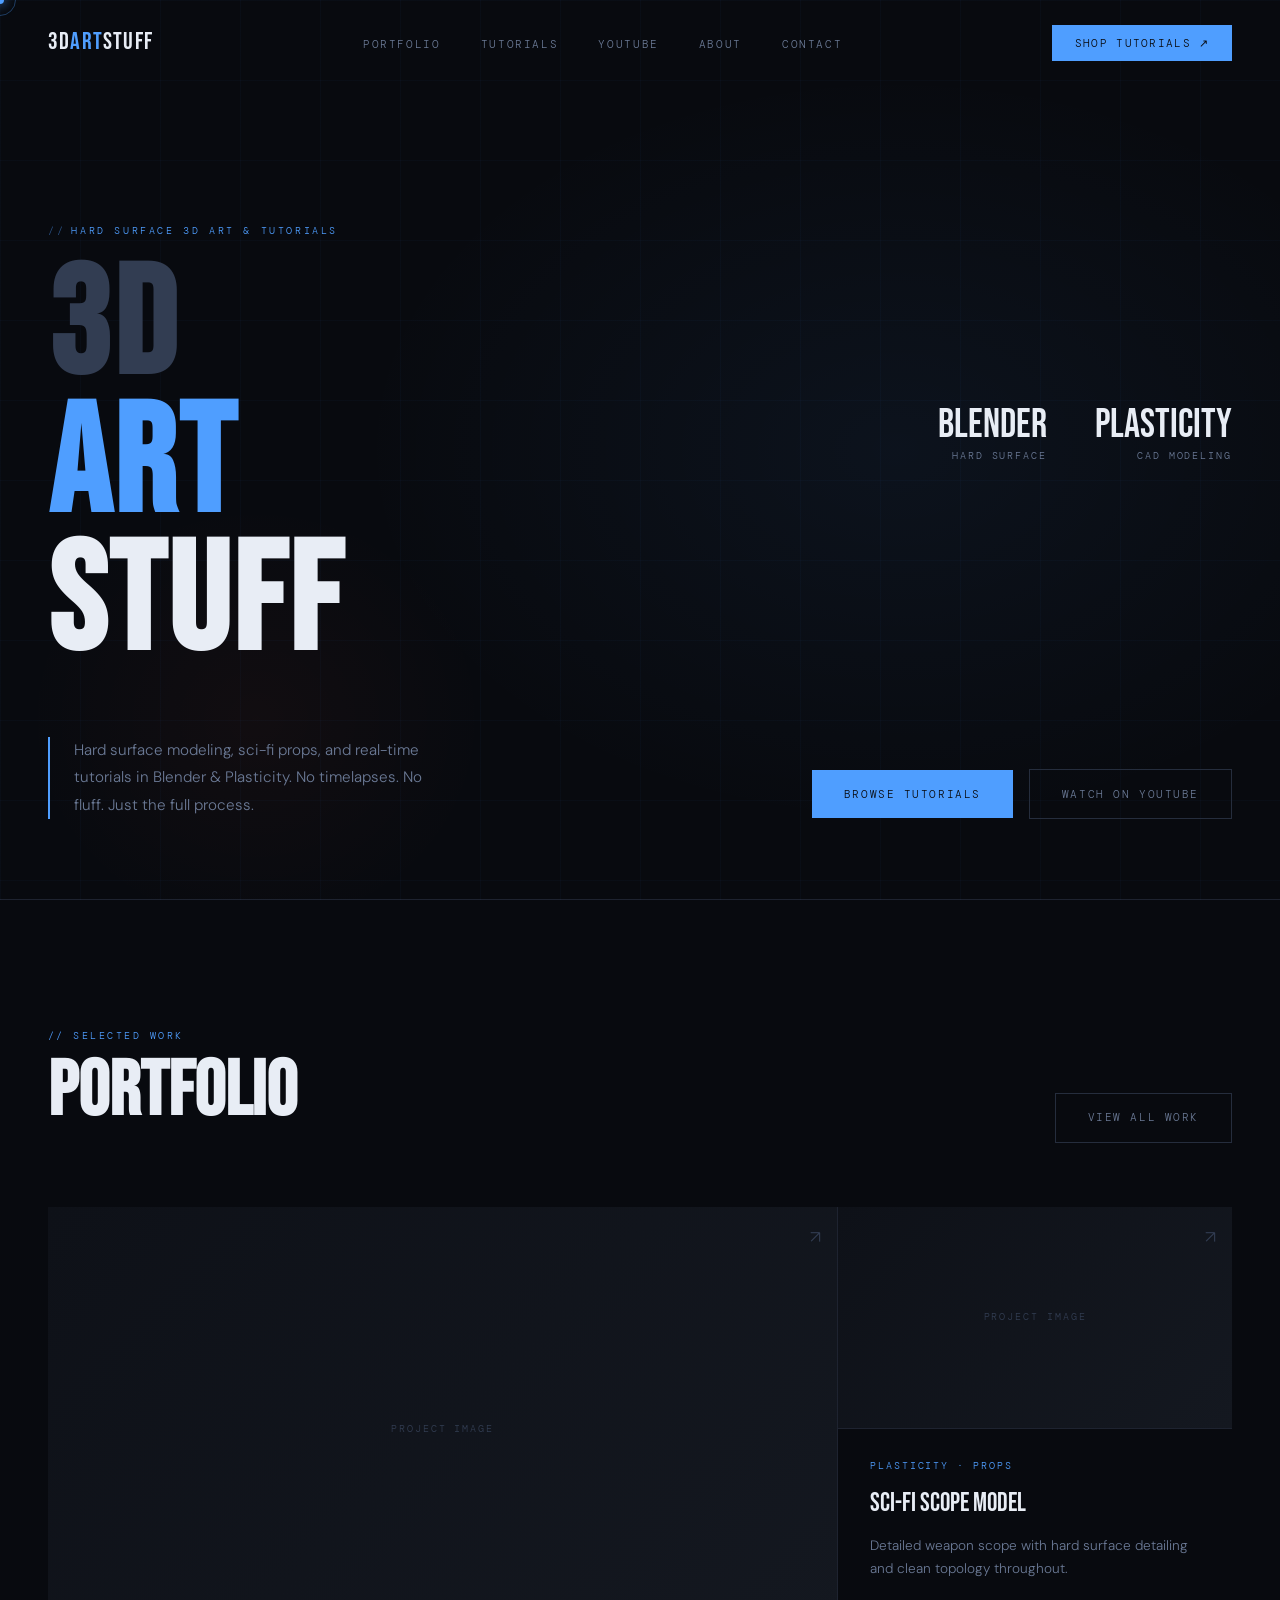
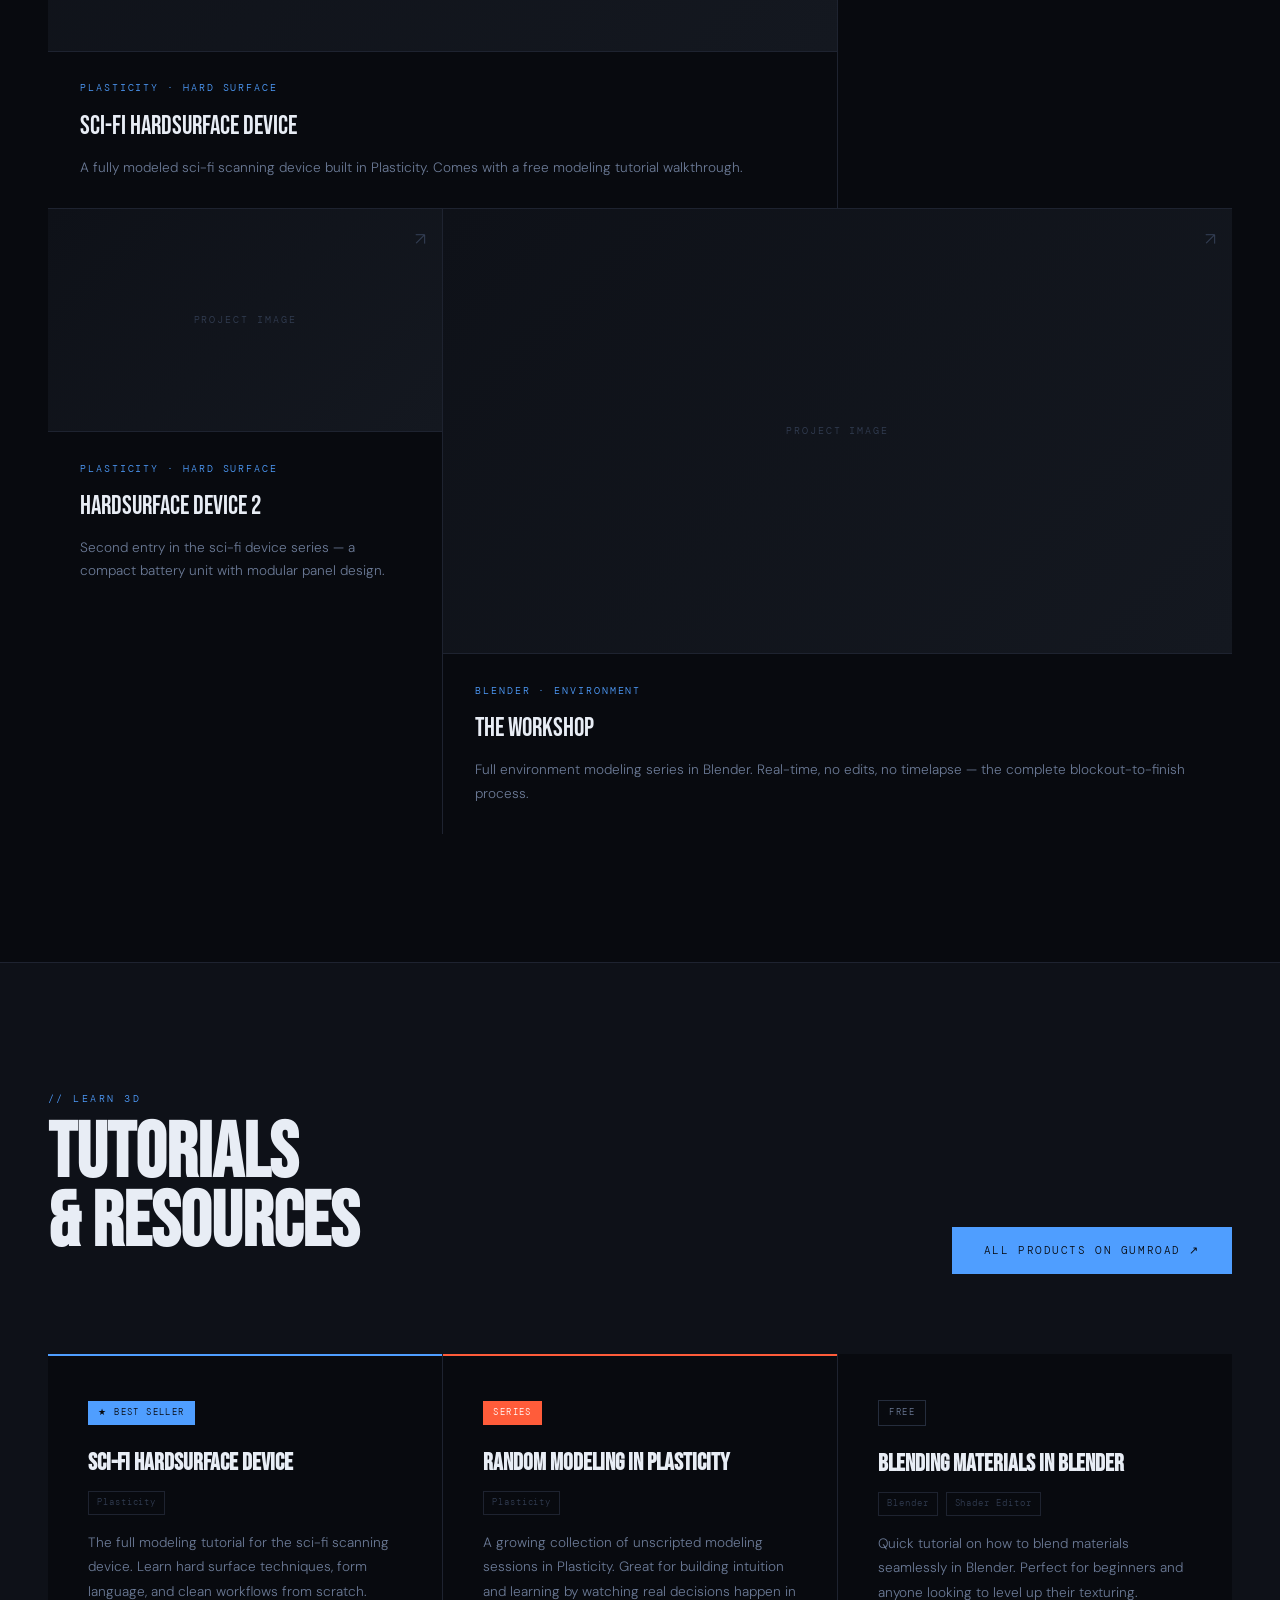
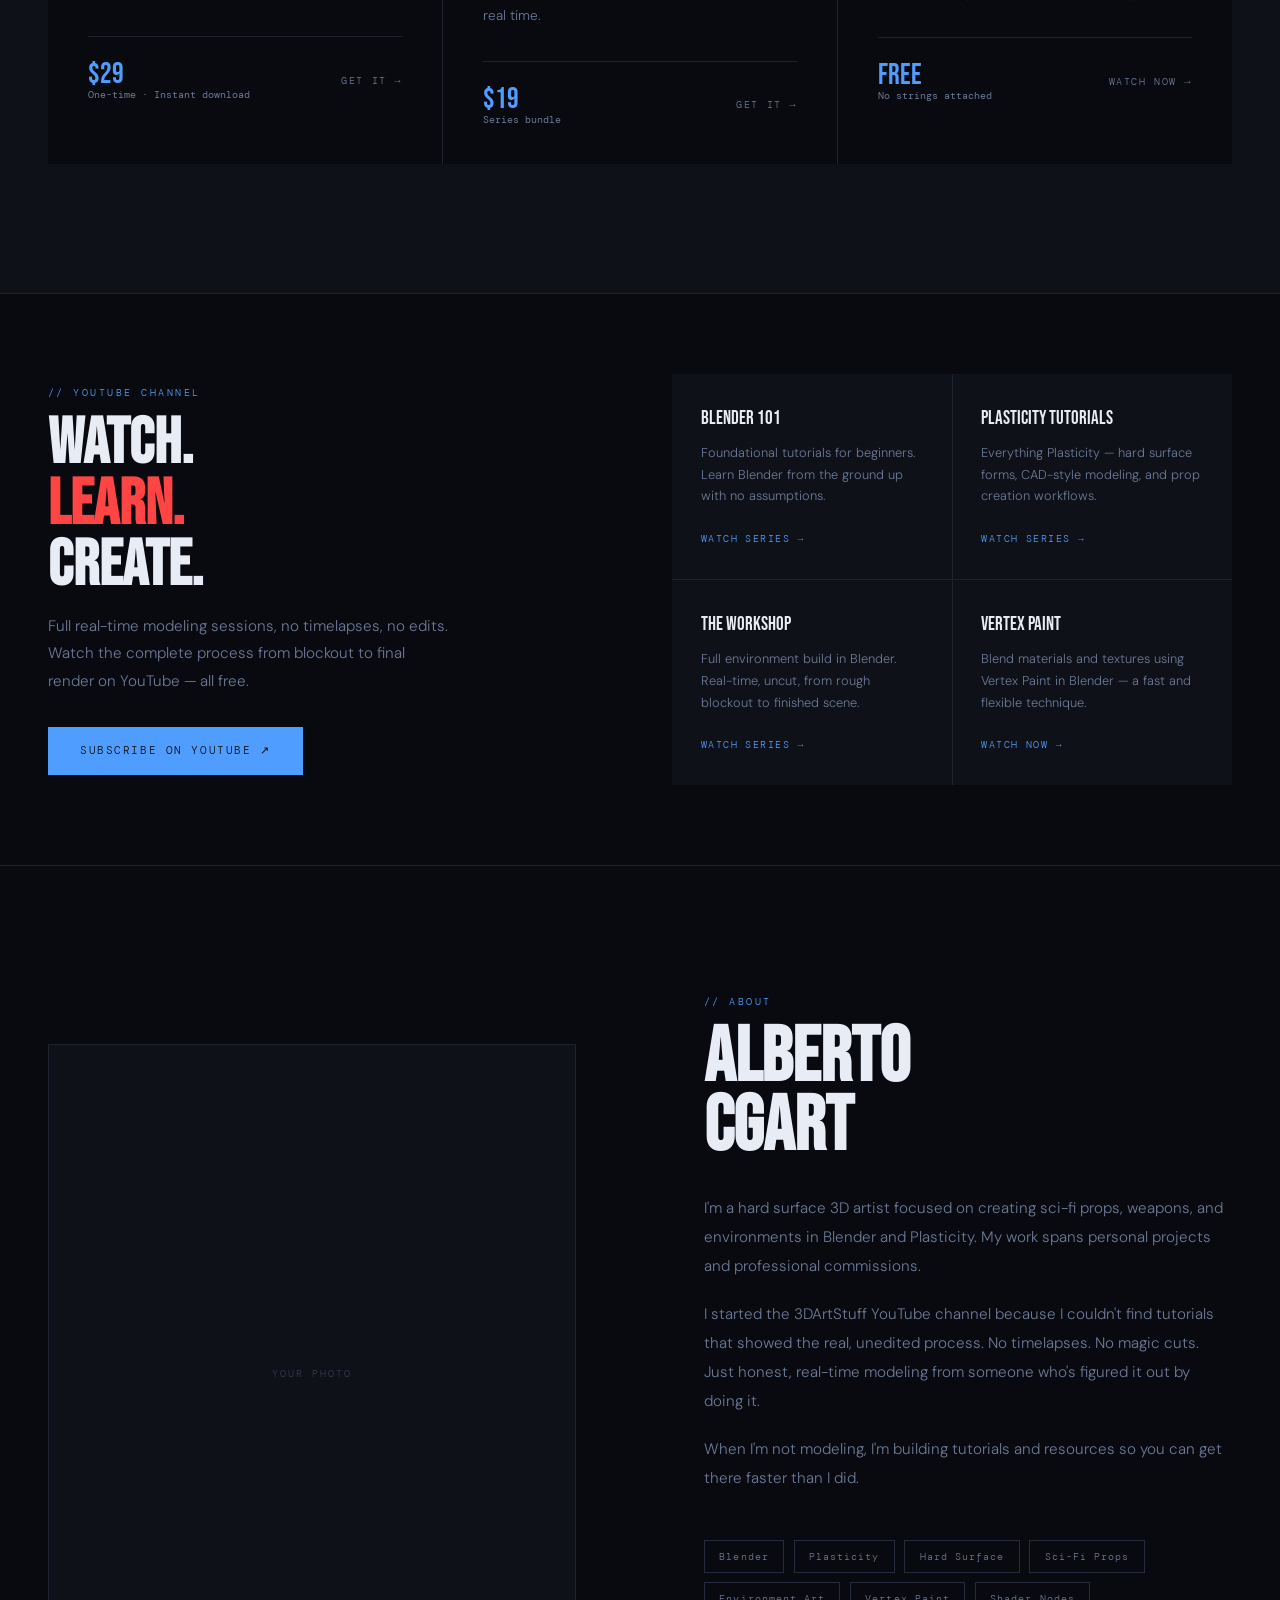
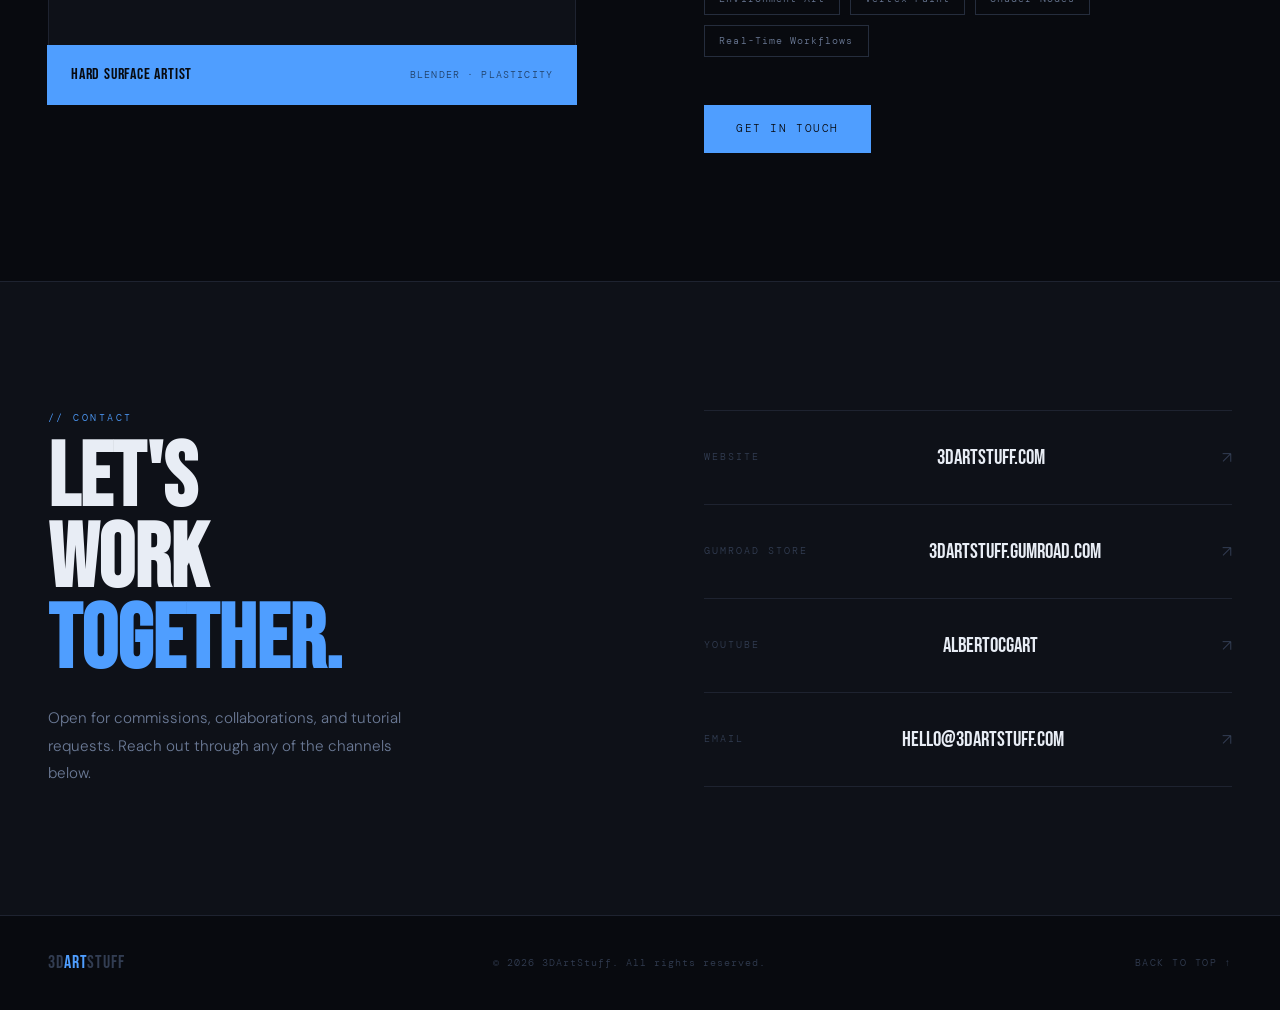
==== index.html @ 4a588da1 "Rename 3dartstuff-template.html to index.html" ====
<!DOCTYPE html>
<html lang="en">
<head>
  <meta charset="UTF-8" />
  <meta name="viewport" content="width=device-width, initial-scale=1.0"/>
  <title>3DArtStuff — Hard Surface 3D Art & Tutorials</title>
  <meta name="description" content="Hard surface 3D modeling tutorials in Blender and Plasticity. Portfolio, free tutorials, and premium resources by Alberto.">
  <link rel="preconnect" href="https://fonts.googleapis.com">
  <link href="https://fonts.googleapis.com/css2?family=Bebas+Neue&family=DM+Mono:wght@300;400;500&family=DM+Sans:ital,wght@0,300;0,400;0,500;1,300&display=swap" rel="stylesheet">
  <style>
    *, *::before, *::after { box-sizing: border-box; margin: 0; padding: 0; }

    :root {
      --bg: #080a0f;
      --surface: #0e1118;
      --surface2: #141820;
      --border: #1e2330;
      --border2: #252d3d;
      --accent: #4f9eff;
      --accent2: #2a7de0;
      --accent-glow: rgba(79,158,255,0.15);
      --hot: #ff5c3a;
      --text: #e8edf5;
      --text-muted: #6b7a96;
      --text-dim: #323d52;
      --font-display: 'Bebas Neue', 'Arial Black', sans-serif;
      --font-mono: 'DM Mono', monospace;
      --font-body: 'DM Sans', sans-serif;
    }

    html { scroll-behavior: smooth; }

    body {
      background: var(--bg);
      color: var(--text);
      font-family: var(--font-body);
      font-weight: 300;
      line-height: 1.7;
      overflow-x: hidden;
      cursor: none;
    }

    /* Cursor */
    .cursor {
      width: 8px; height: 8px;
      background: var(--accent);
      border-radius: 50%;
      position: fixed; pointer-events: none;
      z-index: 9999;
      transform: translate(-50%, -50%);
      transition: width 0.2s, height 0.2s;
      box-shadow: 0 0 12px var(--accent);
    }
    .cursor-ring {
      width: 32px; height: 32px;
      border: 1px solid rgba(79,158,255,0.35);
      border-radius: 50%;
      position: fixed; pointer-events: none;
      z-index: 9998;
      transform: translate(-50%, -50%);
      transition: left 0.1s ease, top 0.1s ease;
    }

    /* Grid lines background */
    body::after {
      content: '';
      position: fixed; inset: 0;
      background-image:
        linear-gradient(rgba(79,158,255,0.03) 1px, transparent 1px),
        linear-gradient(90deg, rgba(79,158,255,0.03) 1px, transparent 1px);
      background-size: 80px 80px;
      pointer-events: none; z-index: 0;
    }

    /* NAV */
    nav {
      position: fixed; top: 0; left: 0; right: 0; z-index: 100;
      display: flex; align-items: center; justify-content: space-between;
      padding: 1.4rem 3rem;
      transition: background 0.3s, border-color 0.3s, backdrop-filter 0.3s;
      border-bottom: 1px solid transparent;
    }
    nav.scrolled {
      background: rgba(8,10,15,0.9);
      backdrop-filter: blur(20px);
      border-color: var(--border);
    }
    .nav-logo {
      font-family: var(--font-display);
      font-size: 1.5rem;
      letter-spacing: 0.05em;
      color: var(--text);
      text-decoration: none;
    }
    .nav-logo span { color: var(--accent); }
    .nav-links { display: flex; gap: 2.5rem; list-style: none; }
    .nav-links a {
      font-family: var(--font-mono);
      font-size: 0.68rem;
      letter-spacing: 0.15em;
      text-transform: uppercase;
      color: var(--text-muted);
      text-decoration: none;
      transition: color 0.2s;
    }
    .nav-links a:hover { color: var(--accent); }
    .nav-cta {
      font-family: var(--font-mono);
      font-size: 0.68rem;
      letter-spacing: 0.12em;
      text-transform: uppercase;
      color: var(--bg);
      background: var(--accent);
      padding: 0.55rem 1.4rem;
      text-decoration: none;
      transition: background 0.2s, box-shadow 0.2s;
    }
    .nav-cta:hover {
      background: var(--accent2);
      box-shadow: 0 0 20px var(--accent-glow);
    }

    /* HERO */
    .hero {
      min-height: 100vh;
      display: flex; flex-direction: column;
      justify-content: flex-end;
      padding: 0 3rem 5rem;
      position: relative;
      overflow: hidden;
      border-bottom: 1px solid var(--border);
    }
    .hero-bg {
      position: absolute; inset: 0;
      background:
        radial-gradient(ellipse 60% 60% at 70% 50%, rgba(79,158,255,0.06) 0%, transparent 70%),
        radial-gradient(ellipse 30% 40% at 20% 80%, rgba(255,92,58,0.04) 0%, transparent 60%);
    }
    .hero-scan {
      position: absolute; left: 0; right: 0;
      height: 1px; background: linear-gradient(90deg, transparent, var(--accent), transparent);
      opacity: 0;
      animation: scan 4s 1s infinite;
    }
    @keyframes scan {
      0% { top: 0; opacity: 0; }
      10% { opacity: 0.4; }
      90% { opacity: 0.4; }
      100% { top: 100%; opacity: 0; }
    }
    .hero-label {
      font-family: var(--font-mono);
      font-size: 0.65rem;
      letter-spacing: 0.25em;
      text-transform: uppercase;
      color: var(--accent);
      margin-bottom: 1.2rem;
      opacity: 0;
      animation: fadeUp 0.7s 0.3s forwards;
      position: relative; z-index: 1;
    }
    .hero-label::before {
      content: '//'; margin-right: 0.6em; opacity: 0.5;
    }
    .hero-title {
      font-family: var(--font-display);
      font-size: clamp(5rem, 12vw, 13rem);
      line-height: 0.9;
      letter-spacing: 0.02em;
      color: var(--text);
      margin-bottom: 0.1em;
      opacity: 0;
      animation: fadeUp 0.7s 0.45s forwards;
      position: relative; z-index: 1;
    }
    .hero-title .accent { color: var(--accent); }
    .hero-title .dim { color: var(--text-dim); }
    .hero-bottom {
      display: flex;
      align-items: flex-end;
      justify-content: space-between;
      margin-top: 3rem;
      opacity: 0;
      animation: fadeUp 0.7s 0.7s forwards;
      position: relative; z-index: 1;
    }
    .hero-desc {
      max-width: 400px;
      font-size: 0.95rem;
      color: var(--text-muted);
      line-height: 1.8;
      border-left: 2px solid var(--accent);
      padding-left: 1.5rem;
    }
    .hero-actions { display: flex; gap: 1rem; align-items: center; }
    .btn-primary {
      display: inline-block;
      font-family: var(--font-mono);
      font-size: 0.7rem;
      letter-spacing: 0.14em;
      text-transform: uppercase;
      color: var(--bg);
      background: var(--accent);
      padding: 0.9rem 2rem;
      text-decoration: none;
      transition: background 0.2s, box-shadow 0.2s;
    }
    .btn-primary:hover { background: var(--accent2); box-shadow: 0 0 24px var(--accent-glow); }
    .btn-ghost {
      display: inline-block;
      font-family: var(--font-mono);
      font-size: 0.7rem;
      letter-spacing: 0.14em;
      text-transform: uppercase;
      color: var(--text-muted);
      border: 1px solid var(--border2);
      padding: 0.9rem 2rem;
      text-decoration: none;
      transition: border-color 0.2s, color 0.2s;
    }
    .btn-ghost:hover { border-color: var(--accent); color: var(--accent); }
    .hero-stats {
      display: flex; gap: 3rem;
      opacity: 0;
      animation: fadeIn 0.7s 1s forwards;
      position: absolute; top: 45%; right: 3rem;
      z-index: 1;
    }
    .stat { text-align: right; }
    .stat-num {
      font-family: var(--font-display);
      font-size: 2.5rem;
      color: var(--text);
      line-height: 1;
    }
    .stat-lbl {
      font-family: var(--font-mono);
      font-size: 0.6rem;
      letter-spacing: 0.2em;
      text-transform: uppercase;
      color: var(--text-muted);
      margin-top: 0.2rem;
    }

    /* SECTION SHARED */
    .section-tag {
      font-family: var(--font-mono);
      font-size: 0.62rem;
      letter-spacing: 0.25em;
      text-transform: uppercase;
      color: var(--accent);
      margin-bottom: 0.8rem;
    }
    .section-tag::before { content: '// '; }
    .section-heading {
      font-family: var(--font-display);
      font-size: clamp(3rem, 6vw, 6rem);
      line-height: 0.9;
      color: var(--text);
      margin-bottom: 1rem;
    }

    /* WORK */
    .work {
      padding: 8rem 3rem;
      border-bottom: 1px solid var(--border);
      position: relative; z-index: 1;
    }
    .work-header {
      display: flex; align-items: flex-end;
      justify-content: space-between;
      margin-bottom: 4rem;
    }
    .work-grid {
      display: grid;
      grid-template-columns: repeat(12, 1fr);
      gap: 1px;
      background: var(--border);
    }
    .work-item {
      background: var(--bg);
      overflow: hidden;
      position: relative;
      transition: background 0.3s;
    }
    .work-item:hover { background: var(--surface); }
    .work-item:nth-child(1) { grid-column: span 8; }
    .work-item:nth-child(2) { grid-column: span 4; }
    .work-item:nth-child(3) { grid-column: span 4; }
    .work-item:nth-child(4) { grid-column: span 8; }
    .work-img {
      width: 100%; aspect-ratio: 16/9;
      overflow: hidden;
      background: var(--surface2);
      position: relative;
    }
    .work-img img {
      width: 100%; height: 100%;
      object-fit: cover;
      transition: transform 0.5s ease;
      filter: brightness(0.85) saturate(0.9);
    }
    .work-item:hover .work-img img { transform: scale(1.04); filter: brightness(1) saturate(1); }
    .work-img-placeholder {
      width: 100%; height: 100%;
      display: flex; align-items: center; justify-content: center;
      background: linear-gradient(135deg, var(--surface) 0%, var(--surface2) 100%);
    }
    .work-img-placeholder span {
      font-family: var(--font-mono);
      font-size: 0.6rem;
      letter-spacing: 0.2em;
      color: var(--text-dim);
    }
    .work-info {
      padding: 1.8rem 2rem;
      border-top: 1px solid var(--border);
    }
    .work-cat {
      font-family: var(--font-mono);
      font-size: 0.6rem;
      letter-spacing: 0.2em;
      text-transform: uppercase;
      color: var(--accent);
      margin-bottom: 0.5rem;
    }
    .work-title {
      font-family: var(--font-display);
      font-size: 1.6rem;
      color: var(--text);
      margin-bottom: 0.5rem;
    }
    .work-desc {
      font-size: 0.85rem;
      color: var(--text-muted);
      line-height: 1.7;
    }
    .work-corner {
      position: absolute; top: 1rem; right: 1rem;
      font-size: 1.1rem; color: var(--text-dim);
      transition: color 0.2s, transform 0.2s;
    }
    .work-item:hover .work-corner { color: var(--accent); transform: translate(3px,-3px); }

    /* TUTORIALS */
    .tutorials {
      padding: 8rem 3rem;
      border-bottom: 1px solid var(--border);
      position: relative; z-index: 1;
      background: var(--surface);
    }
    .tutorials-header {
      display: flex; align-items: flex-end;
      justify-content: space-between;
      margin-bottom: 5rem;
    }
    .tutorials-grid {
      display: grid;
      grid-template-columns: repeat(3, 1fr);
      gap: 1px;
      background: var(--border);
      margin-bottom: 1px;
    }
    .tutorial-card {
      background: var(--bg);
      padding: 2.5rem;
      position: relative;
      transition: background 0.2s;
      border-top: 2px solid transparent;
    }
    .tutorial-card:hover { background: var(--surface2); }
    .tutorial-card.featured { border-top-color: var(--accent); }
    .tutorial-card.hot { border-top-color: var(--hot); }
    .t-badge {
      display: inline-flex; align-items: center; gap: 0.4rem;
      font-family: var(--font-mono);
      font-size: 0.58rem;
      letter-spacing: 0.15em;
      text-transform: uppercase;
      padding: 0.25rem 0.65rem;
      margin-bottom: 1.5rem;
    }
    .t-badge.paid { background: var(--accent); color: var(--bg); }
    .t-badge.free { border: 1px solid var(--border2); color: var(--text-muted); }
    .t-badge.series { background: var(--hot); color: #fff; }
    .t-title {
      font-family: var(--font-display);
      font-size: 1.5rem;
      color: var(--text);
      line-height: 1.2;
      margin-bottom: 0.8rem;
    }
    .t-tools {
      display: flex; gap: 0.5rem; flex-wrap: wrap;
      margin-bottom: 1rem;
    }
    .t-tool {
      font-family: var(--font-mono);
      font-size: 0.58rem;
      letter-spacing: 0.1em;
      color: var(--text-dim);
      border: 1px solid var(--border);
      padding: 0.2rem 0.5rem;
    }
    .t-desc {
      font-size: 0.85rem;
      color: var(--text-muted);
      line-height: 1.8;
      margin-bottom: 2rem;
    }
    .t-footer {
      display: flex; align-items: center; justify-content: space-between;
      padding-top: 1.5rem;
      border-top: 1px solid var(--border);
    }
    .t-price {
      font-family: var(--font-display);
      font-size: 1.8rem;
      color: var(--accent);
      line-height: 1;
    }
    .t-price small {
      font-family: var(--font-mono);
      font-size: 0.6rem;
      color: var(--text-muted);
      display: block;
      font-weight: 400;
    }
    .t-link {
      font-family: var(--font-mono);
      font-size: 0.65rem;
      letter-spacing: 0.15em;
      text-transform: uppercase;
      color: var(--text-muted);
      text-decoration: none;
      transition: color 0.2s;
    }
    .t-link:hover { color: var(--accent); }

    /* YouTube strip */
    .yt-strip {
      padding: 5rem 3rem;
      border-bottom: 1px solid var(--border);
      position: relative; z-index: 1;
      display: flex; align-items: center; justify-content: space-between;
      gap: 4rem;
    }
    .yt-left { flex: 1; }
    .yt-heading {
      font-family: var(--font-display);
      font-size: clamp(2.5rem, 5vw, 5rem);
      line-height: 0.95;
      color: var(--text);
      margin-bottom: 1rem;
    }
    .yt-heading span { color: #ff4444; }
    .yt-sub {
      font-size: 0.95rem;
      color: var(--text-muted);
      max-width: 400px;
      line-height: 1.8;
      margin-bottom: 2rem;
    }
    .yt-series {
      flex: 1;
      display: grid;
      grid-template-columns: 1fr 1fr;
      gap: 1px;
      background: var(--border);
    }
    .yt-series-item {
      background: var(--surface);
      padding: 1.8rem;
      transition: background 0.2s;
    }
    .yt-series-item:hover { background: var(--surface2); }
    .yt-series-name {
      font-family: var(--font-display);
      font-size: 1.2rem;
      color: var(--text);
      margin-bottom: 0.4rem;
    }
    .yt-series-desc {
      font-size: 0.8rem;
      color: var(--text-muted);
      line-height: 1.7;
      margin-bottom: 1rem;
    }
    .yt-series-link {
      font-family: var(--font-mono);
      font-size: 0.6rem;
      letter-spacing: 0.15em;
      text-transform: uppercase;
      color: var(--accent);
      text-decoration: none;
    }

    /* ABOUT */
    .about {
      padding: 8rem 3rem;
      border-bottom: 1px solid var(--border);
      position: relative; z-index: 1;
      display: grid;
      grid-template-columns: 1fr 1fr;
      gap: 8rem;
      align-items: center;
    }
    .about-photo-wrap { position: relative; }
    .about-photo {
      width: 100%; aspect-ratio: 4/5;
      background: var(--surface);
      border: 1px solid var(--border);
      display: flex; align-items: center; justify-content: center;
      overflow: hidden;
    }
    .about-photo img { width: 100%; height: 100%; object-fit: cover; }
    .about-photo-placeholder {
      font-family: var(--font-mono);
      font-size: 0.65rem;
      letter-spacing: 0.2em;
      color: var(--text-dim);
    }
    .about-badge {
      position: absolute;
      bottom: -1px; left: -1px; right: -1px;
      background: var(--accent);
      padding: 1rem 1.5rem;
      display: flex; align-items: center; justify-content: space-between;
    }
    .about-badge-text {
      font-family: var(--font-display);
      font-size: 1rem;
      color: var(--bg);
      letter-spacing: 0.05em;
    }
    .about-badge-sub {
      font-family: var(--font-mono);
      font-size: 0.6rem;
      color: rgba(0,0,0,0.6);
      letter-spacing: 0.12em;
      text-transform: uppercase;
    }
    .about-bio {
      font-size: 0.95rem;
      color: var(--text-muted);
      line-height: 1.9;
      margin-bottom: 3rem;
    }
    .about-bio p + p { margin-top: 1.2rem; }
    .tools-list {
      display: flex; gap: 0.6rem; flex-wrap: wrap;
      margin-bottom: 3rem;
    }
    .tool-tag {
      font-family: var(--font-mono);
      font-size: 0.65rem;
      letter-spacing: 0.1em;
      color: var(--text-muted);
      border: 1px solid var(--border2);
      padding: 0.4rem 0.9rem;
      transition: border-color 0.2s, color 0.2s;
    }
    .tool-tag:hover { border-color: var(--accent); color: var(--accent); }

    /* CONTACT */
    .contact {
      padding: 8rem 3rem;
      position: relative; z-index: 1;
      background: var(--surface);
      border-bottom: 1px solid var(--border);
    }
    .contact-inner {
      display: grid;
      grid-template-columns: 1fr 1fr;
      gap: 8rem;
      align-items: center;
    }
    .contact-heading {
      font-family: var(--font-display);
      font-size: clamp(3.5rem, 7vw, 8rem);
      line-height: 0.9;
      color: var(--text);
      margin-bottom: 1.5rem;
    }
    .contact-heading span { color: var(--accent); }
    .contact-sub {
      font-size: 0.95rem;
      color: var(--text-muted);
      line-height: 1.8;
      max-width: 380px;
    }
    .contact-links { display: flex; flex-direction: column; gap: 0; }
    .contact-row {
      display: flex; align-items: center; justify-content: space-between;
      padding: 1.8rem 0;
      border-bottom: 1px solid var(--border);
    }
    .contact-row:first-child { border-top: 1px solid var(--border); }
    .contact-row-label {
      font-family: var(--font-mono);
      font-size: 0.62rem;
      letter-spacing: 0.2em;
      text-transform: uppercase;
      color: var(--text-dim);
    }
    .contact-row-value {
      font-family: var(--font-display);
      font-size: 1.3rem;
      color: var(--text);
      text-decoration: none;
      transition: color 0.2s;
    }
    .contact-row-value:hover { color: var(--accent); }
    .contact-row-arrow { color: var(--text-dim); transition: color 0.2s, transform 0.2s; }
    .contact-row:hover .contact-row-arrow { color: var(--accent); transform: translate(3px,-3px); }

    /* FOOTER */
    footer {
      padding: 2rem 3rem;
      display: flex;
      align-items: center;
      justify-content: space-between;
      position: relative; z-index: 1;
    }
    .footer-brand {
      font-family: var(--font-display);
      font-size: 1.1rem;
      color: var(--text-dim);
      letter-spacing: 0.05em;
    }
    .footer-brand span { color: var(--accent); }
    .footer-copy {
      font-family: var(--font-mono);
      font-size: 0.62rem;
      letter-spacing: 0.1em;
      color: var(--text-dim);
    }
    .footer-top {
      font-family: var(--font-mono);
      font-size: 0.62rem;
      letter-spacing: 0.15em;
      text-transform: uppercase;
      color: var(--text-dim);
      text-decoration: none;
      transition: color 0.2s;
    }
    .footer-top:hover { color: var(--accent); }

    /* ANIMATIONS */
    @keyframes fadeUp {
      from { opacity: 0; transform: translateY(28px); }
      to   { opacity: 1; transform: translateY(0); }
    }
    @keyframes fadeIn {
      from { opacity: 0; }
      to   { opacity: 1; }
    }
    .reveal {
      opacity: 0; transform: translateY(24px);
      transition: opacity 0.65s ease, transform 0.65s ease;
    }
    .reveal.visible { opacity: 1; transform: none; }

    /* RESPONSIVE */
    @media (max-width: 900px) {
      nav { padding: 1.2rem 1.5rem; }
      .nav-links { display: none; }
      .hero { padding: 0 1.5rem 4rem; }
      .hero-stats { display: none; }
      .hero-bottom { flex-direction: column; align-items: flex-start; gap: 2rem; }
      .work { padding: 5rem 1.5rem; }
      .work-grid { grid-template-columns: 1fr; }
      .work-item:nth-child(n) { grid-column: span 1; }
      .tutorials { padding: 5rem 1.5rem; }
      .tutorials-header { flex-direction: column; align-items: flex-start; gap: 2rem; }
      .tutorials-grid { grid-template-columns: 1fr; }
      .yt-strip { padding: 4rem 1.5rem; flex-direction: column; gap: 3rem; }
      .yt-series { grid-template-columns: 1fr; }
      .about { padding: 5rem 1.5rem; grid-template-columns: 1fr; gap: 4rem; }
      .contact { padding: 5rem 1.5rem; }
      .contact-inner { grid-template-columns: 1fr; gap: 3rem; }
      footer { padding: 1.5rem; flex-direction: column; gap: 1rem; text-align: center; }
    }
  </style>
</head>
<body>

  <div class="cursor" id="cursor"></div>
  <div class="cursor-ring" id="cursorRing"></div>

  <!-- NAV -->
  <nav id="nav">
    <a href="#" class="nav-logo">3D<span>Art</span>Stuff</a>
    <ul class="nav-links">
      <li><a href="#work">Portfolio</a></li>
      <li><a href="#tutorials">Tutorials</a></li>
      <li><a href="#youtube">YouTube</a></li>
      <li><a href="#about">About</a></li>
      <li><a href="#contact">Contact</a></li>
    </ul>
    <a href="https://3dartstuff.gumroad.com" target="_blank" class="nav-cta">Shop Tutorials ↗</a>
  </nav>

  <!-- HERO -->
  <section class="hero">
    <div class="hero-bg"></div>
    <div class="hero-scan"></div>

    <div class="hero-stats">
      <div class="stat">
        <div class="stat-num">Blender</div>
        <div class="stat-lbl">Hard Surface</div>
      </div>
      <div class="stat">
        <div class="stat-num">Plasticity</div>
        <div class="stat-lbl">CAD Modeling</div>
      </div>
    </div>

    <p class="hero-label">Hard Surface 3D Art & Tutorials</p>
    <h1 class="hero-title">
      <span class="dim">3D</span><br>
      <span class="accent">ART</span><br>
      <span>STUFF</span>
    </h1>
    <div class="hero-bottom">
      <p class="hero-desc">Hard surface modeling, sci-fi props, and real-time tutorials in Blender & Plasticity. No timelapses. No fluff. Just the full process.</p>
      <div class="hero-actions">
        <a href="#tutorials" class="btn-primary">Browse Tutorials</a>
        <a href="https://www.youtube.com/user/AlbertoCGArt" target="_blank" class="btn-ghost">Watch on YouTube</a>
      </div>
    </div>
  </section>

  <!-- PORTFOLIO -->
  <section class="work" id="work">
    <div class="work-header reveal">
      <div>
        <p class="section-tag">Selected Work</p>
        <h2 class="section-heading">Portfolio</h2>
      </div>
      <a href="https://www.3dartstuff.com/portfolio" class="btn-ghost">View All Work</a>
    </div>
    <div class="work-grid">
      <div class="work-item reveal">
        <div class="work-img">
          <img src="https://images.squarespace-cdn.com/content/v1/649dafaba60a166f753a617a/f6879349-305f-4898-805d-72e76460b0ba/scifi_scanner_ac_03.jpg" alt="Sci-fi HardSurface Device" loading="lazy" onerror="this.parentNode.innerHTML='<div class=\'work-img-placeholder\'><span>PROJECT IMAGE</span></div>'">
        </div>
        <div class="work-info">
          <div class="work-cat">Plasticity · Hard Surface</div>
          <div class="work-title">Sci-Fi HardSurface Device</div>
          <p class="work-desc">A fully modeled sci-fi scanning device built in Plasticity. Comes with a free modeling tutorial walkthrough.</p>
        </div>
        <div class="work-corner">↗</div>
      </div>
      <div class="work-item reveal">
        <div class="work-img">
          <img src="https://images.squarespace-cdn.com/content/v1/649dafaba60a166f753a617a/1688156266750-CJ1TZ4TR5SO8WLE4DDPF/ac_scope_02.jpg" alt="Sci-Fi Scope" loading="lazy" onerror="this.parentNode.innerHTML='<div class=\'work-img-placeholder\'><span>PROJECT IMAGE</span></div>'">
        </div>
        <div class="work-info">
          <div class="work-cat">Plasticity · Props</div>
          <div class="work-title">Sci-Fi Scope Model</div>
          <p class="work-desc">Detailed weapon scope with hard surface detailing and clean topology throughout.</p>
        </div>
        <div class="work-corner">↗</div>
      </div>
      <div class="work-item reveal">
        <div class="work-img">
          <img src="https://images.squarespace-cdn.com/content/v1/649dafaba60a166f753a617a/97f35a71-dfbc-4d0c-a81e-7470c10a54de/sci-fi_battery_ac_01.jpg" alt="HardSurface Device 2" loading="lazy" onerror="this.parentNode.innerHTML='<div class=\'work-img-placeholder\'><span>PROJECT IMAGE</span></div>'">
        </div>
        <div class="work-info">
          <div class="work-cat">Plasticity · Hard Surface</div>
          <div class="work-title">HardSurface Device 2</div>
          <p class="work-desc">Second entry in the sci-fi device series — a compact battery unit with modular panel design.</p>
        </div>
        <div class="work-corner">↗</div>
      </div>
      <div class="work-item reveal">
        <div class="work-img">
          <img src="https://images.squarespace-cdn.com/content/v1/649dafaba60a166f753a617a/8805f31c-2810-4c54-b868-5ddbc14c440a/workshop_blockout_20.png" alt="The Workshop" loading="lazy" onerror="this.parentNode.innerHTML='<div class=\'work-img-placeholder\'><span>PROJECT IMAGE</span></div>'">
        </div>
        <div class="work-info">
          <div class="work-cat">Blender · Environment</div>
          <div class="work-title">The Workshop</div>
          <p class="work-desc">Full environment modeling series in Blender. Real-time, no edits, no timelapse — the complete blockout-to-finish process.</p>
        </div>
        <div class="work-corner">↗</div>
      </div>
    </div>
  </section>

  <!-- TUTORIALS -->
  <section class="tutorials" id="tutorials">
    <div class="tutorials-header reveal">
      <div>
        <p class="section-tag">Learn 3D</p>
        <h2 class="section-heading">Tutorials<br>& Resources</h2>
      </div>
      <a href="https://3dartstuff.gumroad.com" target="_blank" class="btn-primary">All Products on Gumroad ↗</a>
    </div>
    <div class="tutorials-grid">
      <div class="tutorial-card featured reveal">
        <span class="t-badge paid">★ Best Seller</span>
        <h3 class="t-title">Sci-Fi HardSurface Device</h3>
        <div class="t-tools">
          <span class="t-tool">Plasticity</span>
        </div>
        <p class="t-desc">The full modeling tutorial for the sci-fi scanning device. Learn hard surface techniques, form language, and clean workflows from scratch.</p>
        <div class="t-footer">
          <div class="t-price">$29<small>One-time · Instant download</small></div>
          <a href="https://3dartstuff.gumroad.com" target="_blank" class="t-link">Get it →</a>
        </div>
      </div>
      <div class="tutorial-card hot reveal">
        <span class="t-badge series">Series</span>
        <h3 class="t-title">Random Modeling in Plasticity</h3>
        <div class="t-tools">
          <span class="t-tool">Plasticity</span>
        </div>
        <p class="t-desc">A growing collection of unscripted modeling sessions in Plasticity. Great for building intuition and learning by watching real decisions happen in real time.</p>
        <div class="t-footer">
          <div class="t-price">$19<small>Series bundle</small></div>
          <a href="https://3dartstuff.gumroad.com" target="_blank" class="t-link">Get it →</a>
        </div>
      </div>
      <div class="tutorial-card reveal">
        <span class="t-badge free">Free</span>
        <h3 class="t-title">Blending Materials in Blender</h3>
        <div class="t-tools">
          <span class="t-tool">Blender</span>
          <span class="t-tool">Shader Editor</span>
        </div>
        <p class="t-desc">Quick tutorial on how to blend materials seamlessly in Blender. Perfect for beginners and anyone looking to level up their texturing.</p>
        <div class="t-footer">
          <div class="t-price">Free<small>No strings attached</small></div>
          <a href="https://www.3dartstuff.com/blending-materials-in-blender" target="_blank" class="t-link">Watch Now →</a>
        </div>
      </div>
    </div>
  </section>

  <!-- YOUTUBE -->
  <section class="yt-strip" id="youtube">
    <div class="yt-left reveal">
      <p class="section-tag">YouTube Channel</p>
      <h2 class="yt-heading">Watch.<br><span>Learn.</span><br>Create.</h2>
      <p class="yt-sub">Full real-time modeling sessions, no timelapses, no edits. Watch the complete process from blockout to final render on YouTube — all free.</p>
      <a href="https://www.youtube.com/user/AlbertoCGArt" target="_blank" class="btn-primary">Subscribe on YouTube ↗</a>
    </div>
    <div class="yt-series reveal">
      <div class="yt-series-item">
        <div class="yt-series-name">Blender 101</div>
        <p class="yt-series-desc">Foundational tutorials for beginners. Learn Blender from the ground up with no assumptions.</p>
        <a href="https://www.3dartstuff.com/categories/blender-101" target="_blank" class="yt-series-link">Watch Series →</a>
      </div>
      <div class="yt-series-item">
        <div class="yt-series-name">Plasticity Tutorials</div>
        <p class="yt-series-desc">Everything Plasticity — hard surface forms, CAD-style modeling, and prop creation workflows.</p>
        <a href="https://www.3dartstuff.com/categories/plasticity" target="_blank" class="yt-series-link">Watch Series →</a>
      </div>
      <div class="yt-series-item">
        <div class="yt-series-name">The Workshop</div>
        <p class="yt-series-desc">Full environment build in Blender. Real-time, uncut, from rough blockout to finished scene.</p>
        <a href="https://www.3dartstuff.com/the-workshop-3d-modeling-in-blender" target="_blank" class="yt-series-link">Watch Series →</a>
      </div>
      <div class="yt-series-item">
        <div class="yt-series-name">Vertex Paint</div>
        <p class="yt-series-desc">Blend materials and textures using Vertex Paint in Blender — a fast and flexible technique.</p>
        <a href="https://www.3dartstuff.com/vertex-paint-in-blender" target="_blank" class="yt-series-link">Watch Now →</a>
      </div>
    </div>
  </section>

  <!-- ABOUT -->
  <section class="about" id="about">
    <div class="about-photo-wrap reveal">
      <div class="about-photo">
        <span class="about-photo-placeholder">YOUR PHOTO</span>
      </div>
      <div class="about-badge">
        <span class="about-badge-text">Hard Surface Artist</span>
        <span class="about-badge-sub">Blender · Plasticity</span>
      </div>
    </div>
    <div class="reveal">
      <p class="section-tag">About</p>
      <h2 class="section-heading" style="margin-bottom:2rem">Alberto<br>CGArt</h2>
      <div class="about-bio">
        <p>I'm a hard surface 3D artist focused on creating sci-fi props, weapons, and environments in Blender and Plasticity. My work spans personal projects and professional commissions.</p>
        <p>I started the 3DArtStuff YouTube channel because I couldn't find tutorials that showed the real, unedited process. No timelapses. No magic cuts. Just honest, real-time modeling from someone who's figured it out by doing it.</p>
        <p>When I'm not modeling, I'm building tutorials and resources so you can get there faster than I did.</p>
      </div>
      <div class="tools-list">
        <span class="tool-tag">Blender</span>
        <span class="tool-tag">Plasticity</span>
        <span class="tool-tag">Hard Surface</span>
        <span class="tool-tag">Sci-Fi Props</span>
        <span class="tool-tag">Environment Art</span>
        <span class="tool-tag">Vertex Paint</span>
        <span class="tool-tag">Shader Nodes</span>
        <span class="tool-tag">Real-Time Workflows</span>
      </div>
      <a href="#contact" class="btn-primary">Get In Touch</a>
    </div>
  </section>

  <!-- CONTACT -->
  <section class="contact" id="contact">
    <div class="contact-inner">
      <div class="reveal">
        <p class="section-tag">Contact</p>
        <h2 class="contact-heading">Let's<br>work<br><span>together.</span></h2>
        <p class="contact-sub">Open for commissions, collaborations, and tutorial requests. Reach out through any of the channels below.</p>
      </div>
      <div class="contact-links reveal">
        <div class="contact-row">
          <span class="contact-row-label">Website</span>
          <a href="https://www.3dartstuff.com" target="_blank" class="contact-row-value">3dartstuff.com</a>
          <span class="contact-row-arrow">↗</span>
        </div>
        <div class="contact-row">
          <span class="contact-row-label">Gumroad Store</span>
          <a href="https://3dartstuff.gumroad.com" target="_blank" class="contact-row-value">3dartstuff.gumroad.com</a>
          <span class="contact-row-arrow">↗</span>
        </div>
        <div class="contact-row">
          <span class="contact-row-label">YouTube</span>
          <a href="https://www.youtube.com/user/AlbertoCGArt" target="_blank" class="contact-row-value">AlbertoCGArt</a>
          <span class="contact-row-arrow">↗</span>
        </div>
        <div class="contact-row">
          <span class="contact-row-label">Email</span>
          <a href="mailto:hello@3dartstuff.com" class="contact-row-value">hello@3dartstuff.com</a>
          <span class="contact-row-arrow">↗</span>
        </div>
      </div>
    </div>
  </section>

  <!-- FOOTER -->
  <footer>
    <span class="footer-brand">3D<span>Art</span>Stuff</span>
    <span class="footer-copy">© 2026 3DArtStuff. All rights reserved.</span>
    <a href="#" class="footer-top">Back to top ↑</a>
  </footer>

  <script>
    // Cursor
    const cursor = document.getElementById('cursor');
    const ring = document.getElementById('cursorRing');
    document.addEventListener('mousemove', e => {
      cursor.style.left = e.clientX + 'px';
      cursor.style.top = e.clientY + 'px';
      ring.style.left = e.clientX + 'px';
      ring.style.top = e.clientY + 'px';
    });

    // Nav scroll
    const nav = document.getElementById('nav');
    window.addEventListener('scroll', () => {
      nav.classList.toggle('scrolled', window.scrollY > 50);
    });

    // Scroll reveal
    const observer = new IntersectionObserver((entries) => {
      entries.forEach((entry, i) => {
        if (entry.isIntersecting) {
          setTimeout(() => entry.target.classList.add('visible'), i * 100);
        }
      });
    }, { threshold: 0.08 });
    document.querySelectorAll('.reveal').forEach(el => observer.observe(el));
  </script>
</body>
</html>
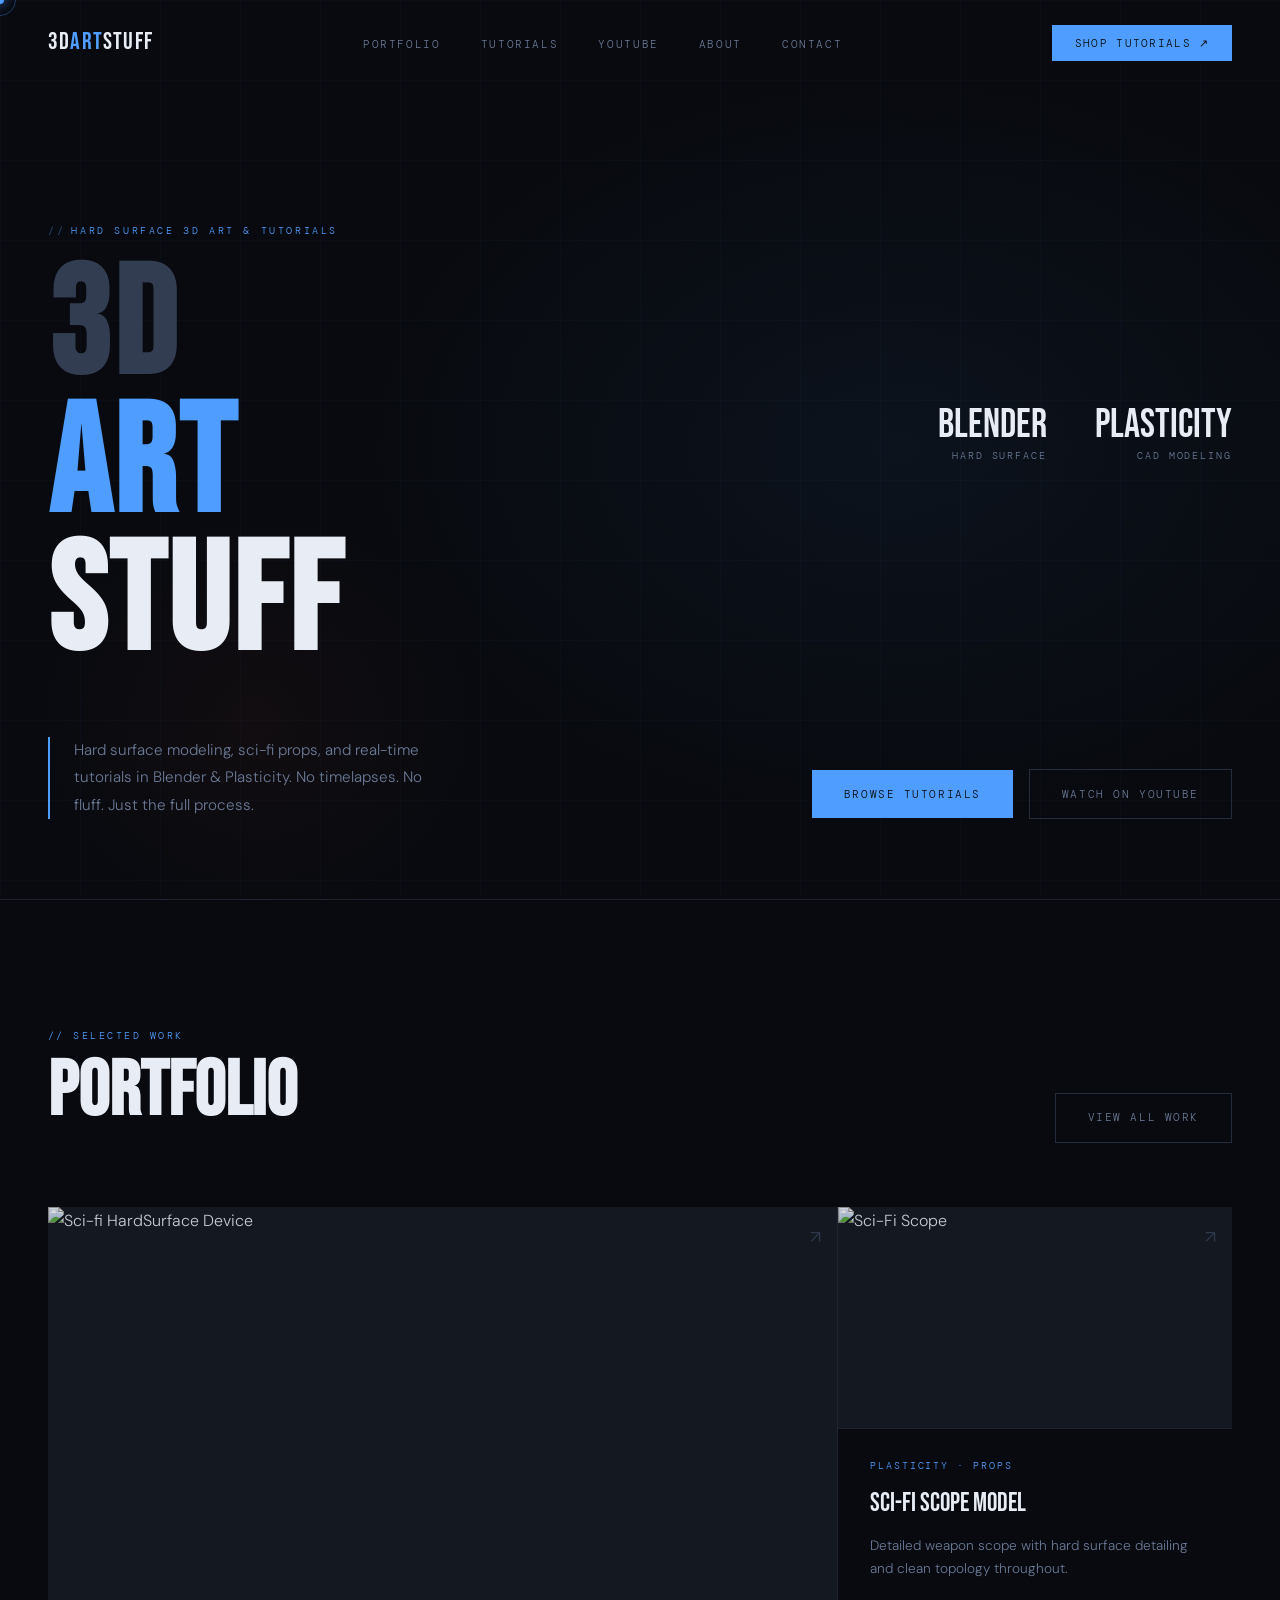
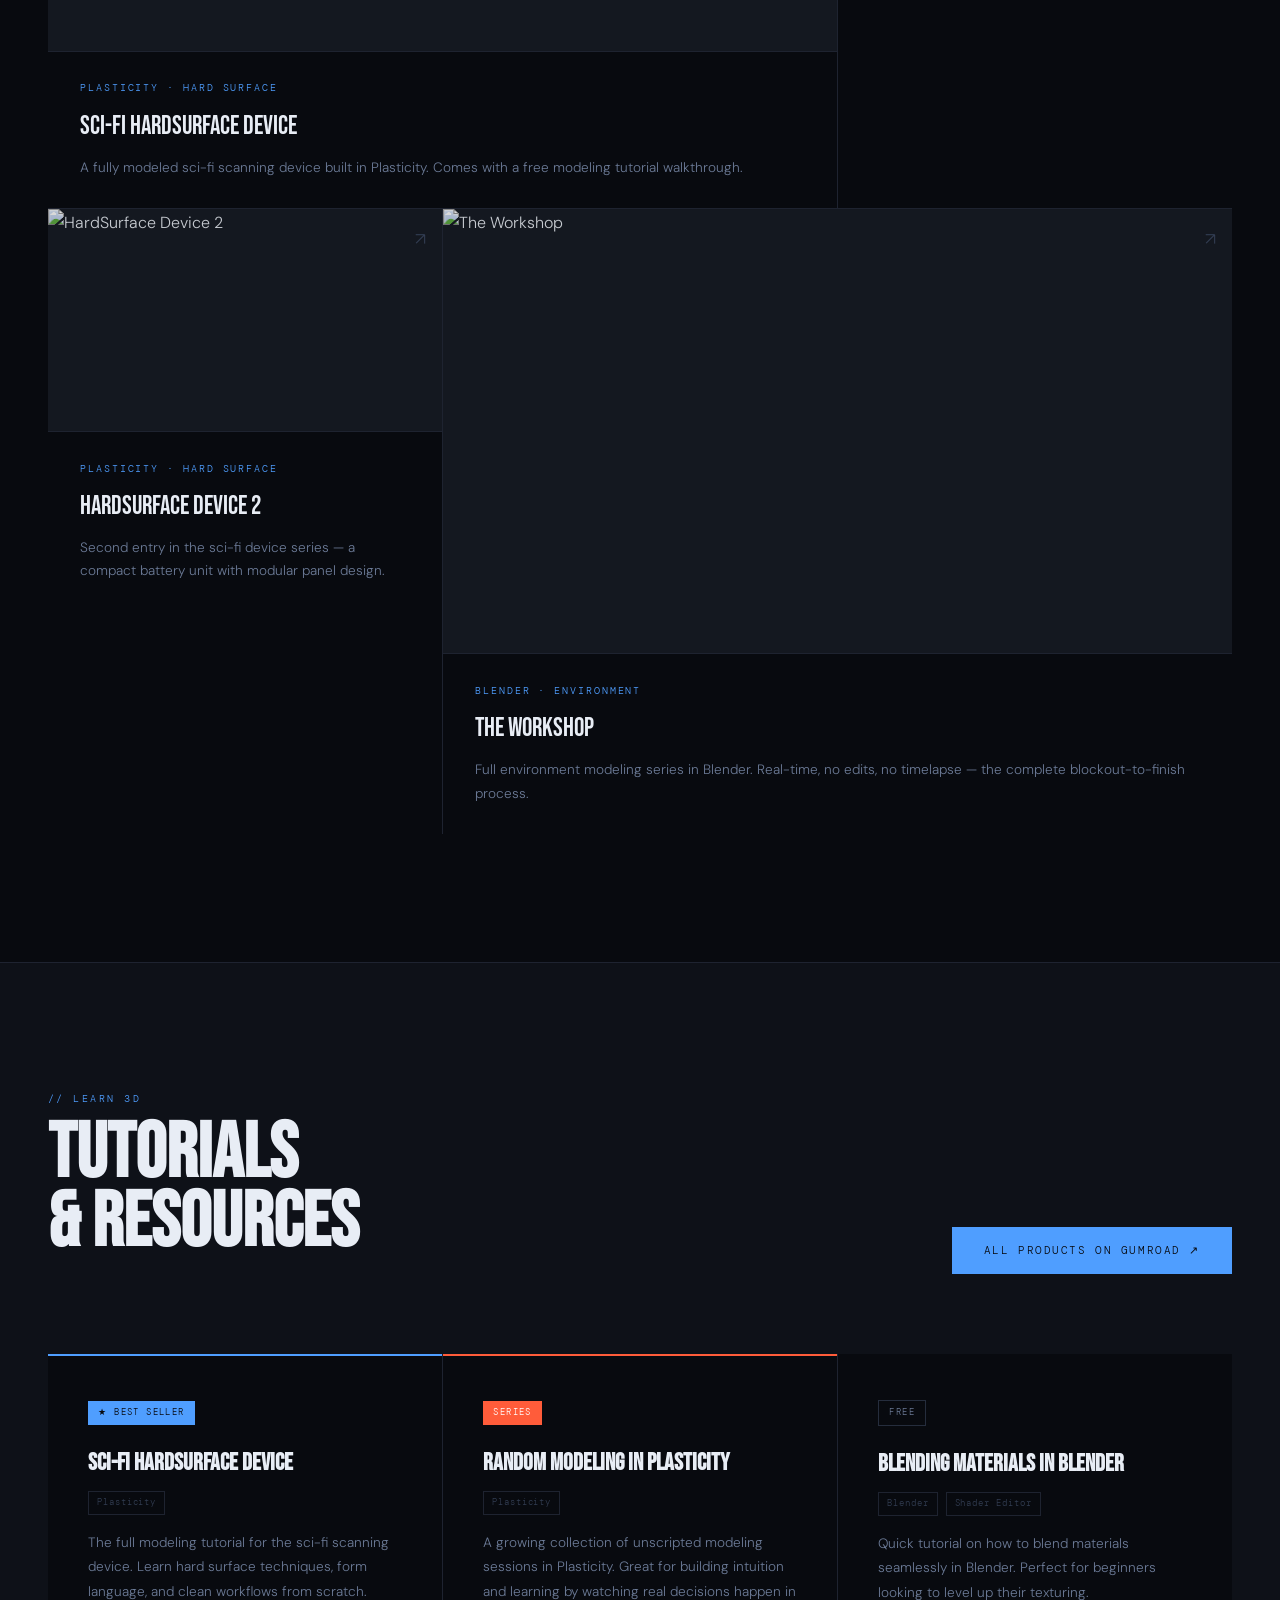
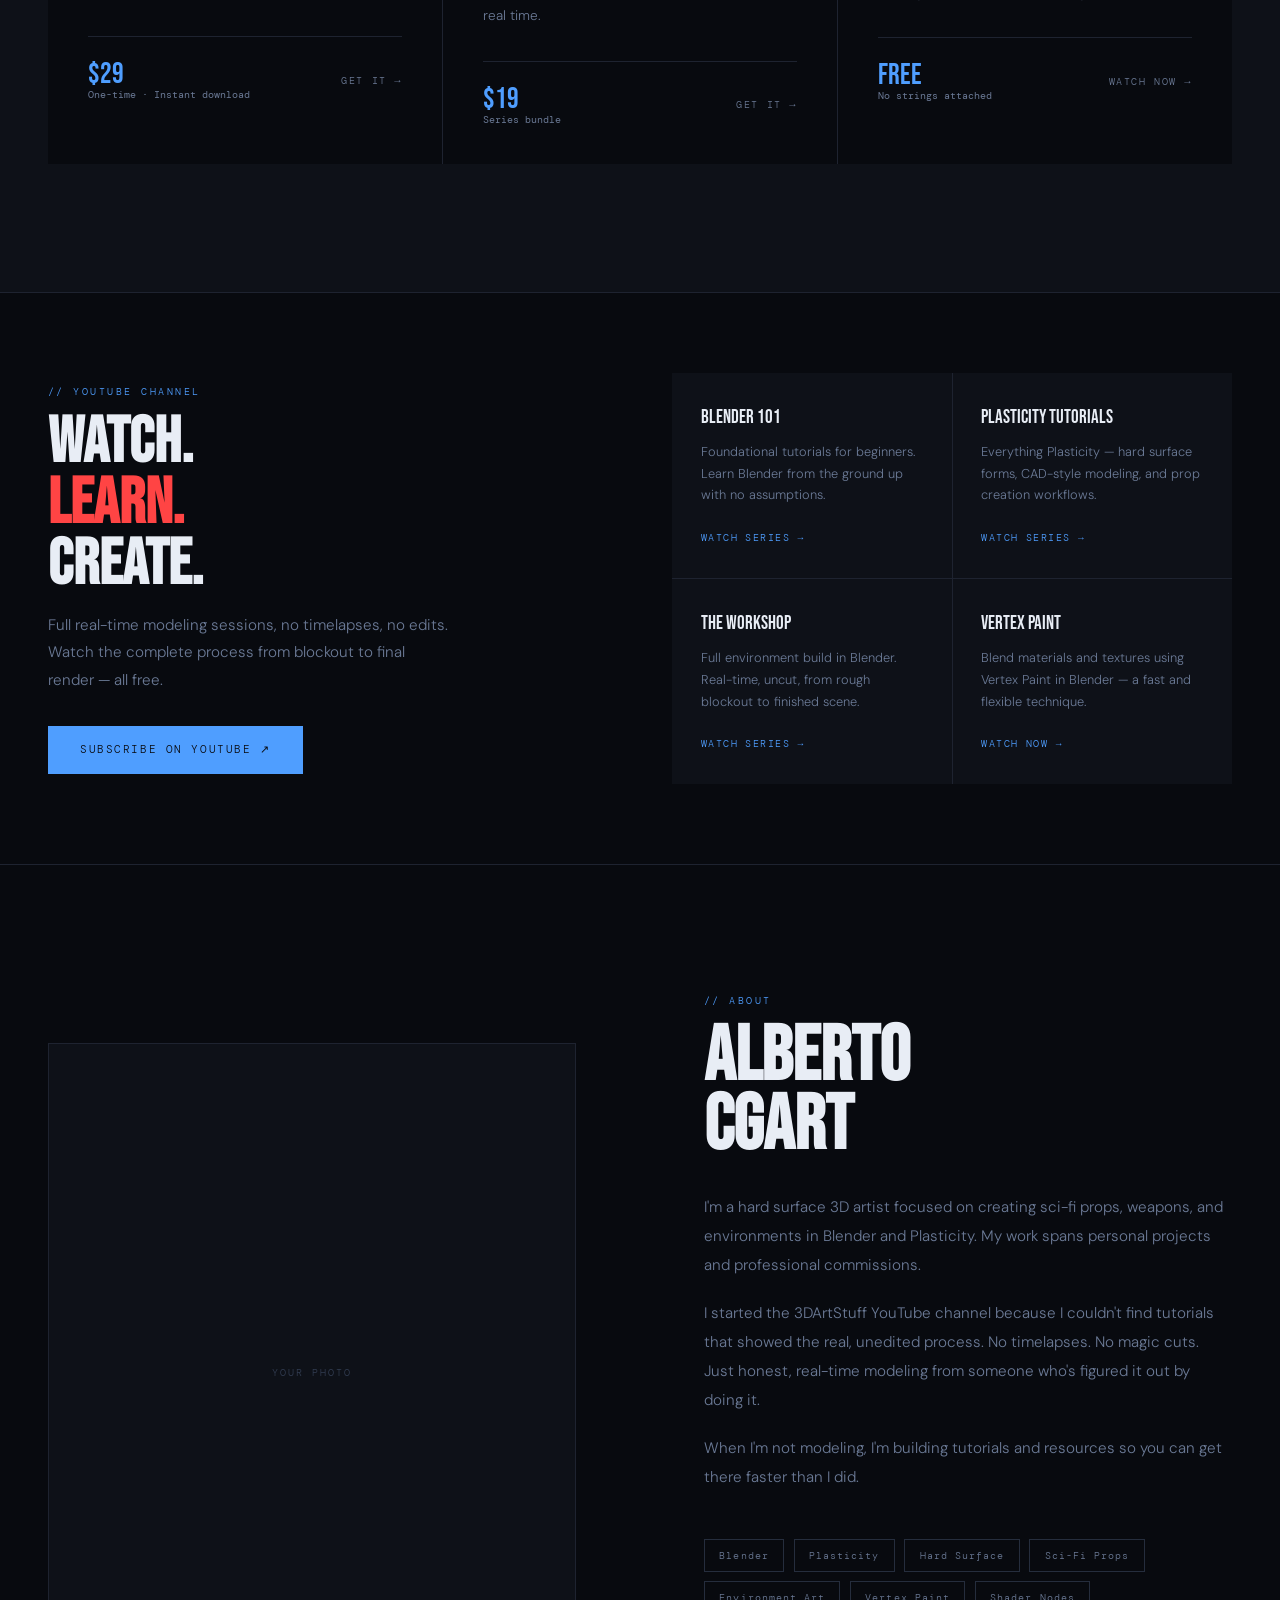
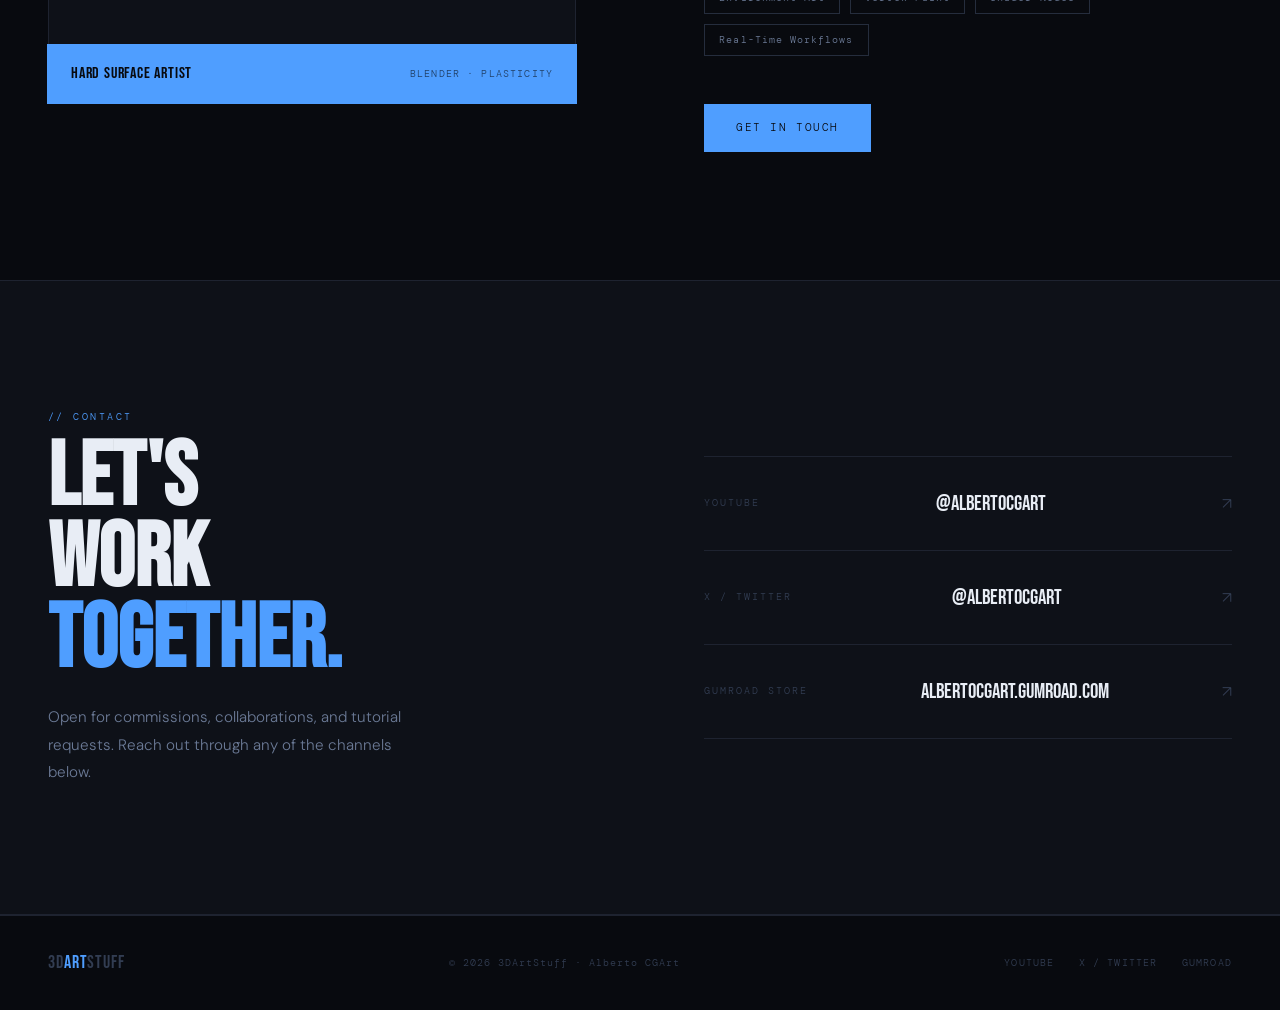
==== commit a1a488a5: "Update tutorials with all real Gumroad products" ====
--- a/index.html
+++ b/index.html
@@ -4,130 +4,18 @@
   <meta charset="UTF-8" />
   <meta name="viewport" content="width=device-width, initial-scale=1.0"/>
   <title>3DArtStuff — Hard Surface 3D Art & Tutorials</title>
-  <meta name="description" content="Hard surface 3D modeling tutorials in Blender and Plasticity. Portfolio, free tutorials, and premium resources by Alberto.">
+  <meta name="description" content="Hard surface 3D modeling tutorials in Blender and Plasticity by Alberto CGArt. Portfolio, free tutorials, and premium resources.">
   <link rel="preconnect" href="https://fonts.googleapis.com">
   <link href="https://fonts.googleapis.com/css2?family=Bebas+Neue&family=DM+Mono:wght@300;400;500&family=DM+Sans:ital,wght@0,300;0,400;0,500;1,300&display=swap" rel="stylesheet">
+  <link rel="stylesheet" href="shared.css">
   <style>
-    *, *::before, *::after { box-sizing: border-box; margin: 0; padding: 0; }
-
-    :root {
-      --bg: #080a0f;
-      --surface: #0e1118;
-      --surface2: #141820;
-      --border: #1e2330;
-      --border2: #252d3d;
-      --accent: #4f9eff;
-      --accent2: #2a7de0;
-      --accent-glow: rgba(79,158,255,0.15);
-      --hot: #ff5c3a;
-      --text: #e8edf5;
-      --text-muted: #6b7a96;
-      --text-dim: #323d52;
-      --font-display: 'Bebas Neue', 'Arial Black', sans-serif;
-      --font-mono: 'DM Mono', monospace;
-      --font-body: 'DM Sans', sans-serif;
-    }
-
-    html { scroll-behavior: smooth; }
-
-    body {
-      background: var(--bg);
-      color: var(--text);
-      font-family: var(--font-body);
-      font-weight: 300;
-      line-height: 1.7;
-      overflow-x: hidden;
-      cursor: none;
-    }
-
-    /* Cursor */
-    .cursor {
-      width: 8px; height: 8px;
-      background: var(--accent);
-      border-radius: 50%;
-      position: fixed; pointer-events: none;
-      z-index: 9999;
-      transform: translate(-50%, -50%);
-      transition: width 0.2s, height 0.2s;
-      box-shadow: 0 0 12px var(--accent);
-    }
-    .cursor-ring {
-      width: 32px; height: 32px;
-      border: 1px solid rgba(79,158,255,0.35);
-      border-radius: 50%;
-      position: fixed; pointer-events: none;
-      z-index: 9998;
-      transform: translate(-50%, -50%);
-      transition: left 0.1s ease, top 0.1s ease;
-    }
-
-    /* Grid lines background */
-    body::after {
-      content: '';
-      position: fixed; inset: 0;
-      background-image:
-        linear-gradient(rgba(79,158,255,0.03) 1px, transparent 1px),
-        linear-gradient(90deg, rgba(79,158,255,0.03) 1px, transparent 1px);
-      background-size: 80px 80px;
-      pointer-events: none; z-index: 0;
-    }
-
-    /* NAV */
-    nav {
-      position: fixed; top: 0; left: 0; right: 0; z-index: 100;
-      display: flex; align-items: center; justify-content: space-between;
-      padding: 1.4rem 3rem;
-      transition: background 0.3s, border-color 0.3s, backdrop-filter 0.3s;
-      border-bottom: 1px solid transparent;
-    }
-    nav.scrolled {
-      background: rgba(8,10,15,0.9);
-      backdrop-filter: blur(20px);
-      border-color: var(--border);
-    }
-    .nav-logo {
-      font-family: var(--font-display);
-      font-size: 1.5rem;
-      letter-spacing: 0.05em;
-      color: var(--text);
-      text-decoration: none;
-    }
-    .nav-logo span { color: var(--accent); }
-    .nav-links { display: flex; gap: 2.5rem; list-style: none; }
-    .nav-links a {
-      font-family: var(--font-mono);
-      font-size: 0.68rem;
-      letter-spacing: 0.15em;
-      text-transform: uppercase;
-      color: var(--text-muted);
-      text-decoration: none;
-      transition: color 0.2s;
-    }
-    .nav-links a:hover { color: var(--accent); }
-    .nav-cta {
-      font-family: var(--font-mono);
-      font-size: 0.68rem;
-      letter-spacing: 0.12em;
-      text-transform: uppercase;
-      color: var(--bg);
-      background: var(--accent);
-      padding: 0.55rem 1.4rem;
-      text-decoration: none;
-      transition: background 0.2s, box-shadow 0.2s;
-    }
-    .nav-cta:hover {
-      background: var(--accent2);
-      box-shadow: 0 0 20px var(--accent-glow);
-    }
-
     /* HERO */
     .hero {
       min-height: 100vh;
       display: flex; flex-direction: column;
       justify-content: flex-end;
       padding: 0 3rem 5rem;
-      position: relative;
-      overflow: hidden;
+      position: relative; overflow: hidden;
       border-bottom: 1px solid var(--border);
     }
     .hero-bg {
@@ -139,536 +27,143 @@
     .hero-scan {
       position: absolute; left: 0; right: 0;
       height: 1px; background: linear-gradient(90deg, transparent, var(--accent), transparent);
-      opacity: 0;
-      animation: scan 4s 1s infinite;
+      opacity: 0; animation: scan 4s 1s infinite;
     }
     @keyframes scan {
-      0% { top: 0; opacity: 0; }
-      10% { opacity: 0.4; }
-      90% { opacity: 0.4; }
-      100% { top: 100%; opacity: 0; }
+      0% { top: 0; opacity: 0; } 10% { opacity: 0.4; }
+      90% { opacity: 0.4; } 100% { top: 100%; opacity: 0; }
     }
     .hero-label {
-      font-family: var(--font-mono);
-      font-size: 0.65rem;
-      letter-spacing: 0.25em;
-      text-transform: uppercase;
-      color: var(--accent);
-      margin-bottom: 1.2rem;
-      opacity: 0;
-      animation: fadeUp 0.7s 0.3s forwards;
+      font-family: var(--font-mono); font-size: 0.65rem;
+      letter-spacing: 0.25em; text-transform: uppercase;
+      color: var(--accent); margin-bottom: 1.2rem;
+      opacity: 0; animation: fadeUp 0.7s 0.3s forwards;
       position: relative; z-index: 1;
     }
-    .hero-label::before {
-      content: '//'; margin-right: 0.6em; opacity: 0.5;
-    }
+    .hero-label::before { content: '//'; margin-right: 0.6em; opacity: 0.5; }
     .hero-title {
       font-family: var(--font-display);
       font-size: clamp(5rem, 12vw, 13rem);
-      line-height: 0.9;
-      letter-spacing: 0.02em;
-      color: var(--text);
-      margin-bottom: 0.1em;
-      opacity: 0;
-      animation: fadeUp 0.7s 0.45s forwards;
+      line-height: 0.9; letter-spacing: 0.02em;
+      color: var(--text); margin-bottom: 0.1em;
+      opacity: 0; animation: fadeUp 0.7s 0.45s forwards;
       position: relative; z-index: 1;
     }
     .hero-title .accent { color: var(--accent); }
     .hero-title .dim { color: var(--text-dim); }
     .hero-bottom {
-      display: flex;
-      align-items: flex-end;
-      justify-content: space-between;
-      margin-top: 3rem;
-      opacity: 0;
-      animation: fadeUp 0.7s 0.7s forwards;
+      display: flex; align-items: flex-end; justify-content: space-between;
+      margin-top: 3rem; opacity: 0; animation: fadeUp 0.7s 0.7s forwards;
       position: relative; z-index: 1;
     }
     .hero-desc {
-      max-width: 400px;
-      font-size: 0.95rem;
-      color: var(--text-muted);
-      line-height: 1.8;
-      border-left: 2px solid var(--accent);
-      padding-left: 1.5rem;
+      max-width: 400px; font-size: 0.95rem;
+      color: var(--text-muted); line-height: 1.8;
+      border-left: 2px solid var(--accent); padding-left: 1.5rem;
     }
     .hero-actions { display: flex; gap: 1rem; align-items: center; }
-    .btn-primary {
-      display: inline-block;
-      font-family: var(--font-mono);
-      font-size: 0.7rem;
-      letter-spacing: 0.14em;
-      text-transform: uppercase;
-      color: var(--bg);
-      background: var(--accent);
-      padding: 0.9rem 2rem;
-      text-decoration: none;
-      transition: background 0.2s, box-shadow 0.2s;
-    }
-    .btn-primary:hover { background: var(--accent2); box-shadow: 0 0 24px var(--accent-glow); }
-    .btn-ghost {
-      display: inline-block;
-      font-family: var(--font-mono);
-      font-size: 0.7rem;
-      letter-spacing: 0.14em;
-      text-transform: uppercase;
-      color: var(--text-muted);
-      border: 1px solid var(--border2);
-      padding: 0.9rem 2rem;
-      text-decoration: none;
-      transition: border-color 0.2s, color 0.2s;
-    }
-    .btn-ghost:hover { border-color: var(--accent); color: var(--accent); }
     .hero-stats {
       display: flex; gap: 3rem;
-      opacity: 0;
-      animation: fadeIn 0.7s 1s forwards;
-      position: absolute; top: 45%; right: 3rem;
-      z-index: 1;
+      opacity: 0; animation: fadeIn 0.7s 1s forwards;
+      position: absolute; top: 45%; right: 3rem; z-index: 1;
     }
     .stat { text-align: right; }
-    .stat-num {
-      font-family: var(--font-display);
-      font-size: 2.5rem;
-      color: var(--text);
-      line-height: 1;
-    }
-    .stat-lbl {
-      font-family: var(--font-mono);
-      font-size: 0.6rem;
-      letter-spacing: 0.2em;
-      text-transform: uppercase;
-      color: var(--text-muted);
-      margin-top: 0.2rem;
-    }
-
-    /* SECTION SHARED */
-    .section-tag {
-      font-family: var(--font-mono);
-      font-size: 0.62rem;
-      letter-spacing: 0.25em;
-      text-transform: uppercase;
-      color: var(--accent);
-      margin-bottom: 0.8rem;
-    }
-    .section-tag::before { content: '// '; }
-    .section-heading {
-      font-family: var(--font-display);
-      font-size: clamp(3rem, 6vw, 6rem);
-      line-height: 0.9;
-      color: var(--text);
-      margin-bottom: 1rem;
-    }
+    .stat-num { font-family: var(--font-display); font-size: 2.5rem; color: var(--text); line-height: 1; }
+    .stat-lbl { font-family: var(--font-mono); font-size: 0.6rem; letter-spacing: 0.2em; text-transform: uppercase; color: var(--text-muted); margin-top: 0.2rem; }
 
     /* WORK */
-    .work {
-      padding: 8rem 3rem;
-      border-bottom: 1px solid var(--border);
-      position: relative; z-index: 1;
-    }
-    .work-header {
-      display: flex; align-items: flex-end;
-      justify-content: space-between;
-      margin-bottom: 4rem;
-    }
-    .work-grid {
-      display: grid;
-      grid-template-columns: repeat(12, 1fr);
-      gap: 1px;
-      background: var(--border);
-    }
-    .work-item {
-      background: var(--bg);
-      overflow: hidden;
-      position: relative;
-      transition: background 0.3s;
-    }
+    .work { padding: 8rem 3rem; border-bottom: 1px solid var(--border); position: relative; z-index: 1; }
+    .work-header { display: flex; align-items: flex-end; justify-content: space-between; margin-bottom: 4rem; }
+    .work-grid { display: grid; grid-template-columns: repeat(12, 1fr); gap: 1px; background: var(--border); }
+    .work-item { background: var(--bg); overflow: hidden; position: relative; transition: background 0.3s; }
     .work-item:hover { background: var(--surface); }
     .work-item:nth-child(1) { grid-column: span 8; }
     .work-item:nth-child(2) { grid-column: span 4; }
     .work-item:nth-child(3) { grid-column: span 4; }
     .work-item:nth-child(4) { grid-column: span 8; }
-    .work-img {
-      width: 100%; aspect-ratio: 16/9;
-      overflow: hidden;
-      background: var(--surface2);
-      position: relative;
-    }
-    .work-img img {
-      width: 100%; height: 100%;
-      object-fit: cover;
-      transition: transform 0.5s ease;
-      filter: brightness(0.85) saturate(0.9);
-    }
+    .work-img { width: 100%; aspect-ratio: 16/9; overflow: hidden; background: var(--surface2); }
+    .work-img img { width: 100%; height: 100%; object-fit: cover; transition: transform 0.5s ease; filter: brightness(0.85) saturate(0.9); }
     .work-item:hover .work-img img { transform: scale(1.04); filter: brightness(1) saturate(1); }
-    .work-img-placeholder {
-      width: 100%; height: 100%;
-      display: flex; align-items: center; justify-content: center;
-      background: linear-gradient(135deg, var(--surface) 0%, var(--surface2) 100%);
-    }
-    .work-img-placeholder span {
-      font-family: var(--font-mono);
-      font-size: 0.6rem;
-      letter-spacing: 0.2em;
-      color: var(--text-dim);
-    }
-    .work-info {
-      padding: 1.8rem 2rem;
-      border-top: 1px solid var(--border);
-    }
-    .work-cat {
-      font-family: var(--font-mono);
-      font-size: 0.6rem;
-      letter-spacing: 0.2em;
-      text-transform: uppercase;
-      color: var(--accent);
-      margin-bottom: 0.5rem;
-    }
-    .work-title {
-      font-family: var(--font-display);
-      font-size: 1.6rem;
-      color: var(--text);
-      margin-bottom: 0.5rem;
-    }
-    .work-desc {
-      font-size: 0.85rem;
-      color: var(--text-muted);
-      line-height: 1.7;
-    }
-    .work-corner {
-      position: absolute; top: 1rem; right: 1rem;
-      font-size: 1.1rem; color: var(--text-dim);
-      transition: color 0.2s, transform 0.2s;
-    }
+    .work-info { padding: 1.8rem 2rem; border-top: 1px solid var(--border); }
+    .work-cat { font-family: var(--font-mono); font-size: 0.6rem; letter-spacing: 0.2em; text-transform: uppercase; color: var(--accent); margin-bottom: 0.5rem; }
+    .work-title { font-family: var(--font-display); font-size: 1.6rem; color: var(--text); margin-bottom: 0.5rem; }
+    .work-desc { font-size: 0.85rem; color: var(--text-muted); line-height: 1.7; }
+    .work-corner { position: absolute; top: 1rem; right: 1rem; font-size: 1.1rem; color: var(--text-dim); transition: color 0.2s, transform 0.2s; }
     .work-item:hover .work-corner { color: var(--accent); transform: translate(3px,-3px); }
 
     /* TUTORIALS */
-    .tutorials {
-      padding: 8rem 3rem;
-      border-bottom: 1px solid var(--border);
-      position: relative; z-index: 1;
-      background: var(--surface);
-    }
-    .tutorials-header {
-      display: flex; align-items: flex-end;
-      justify-content: space-between;
-      margin-bottom: 5rem;
-    }
-    .tutorials-grid {
-      display: grid;
-      grid-template-columns: repeat(3, 1fr);
-      gap: 1px;
-      background: var(--border);
-      margin-bottom: 1px;
-    }
-    .tutorial-card {
-      background: var(--bg);
-      padding: 2.5rem;
-      position: relative;
-      transition: background 0.2s;
-      border-top: 2px solid transparent;
-    }
+    .tutorials { padding: 8rem 3rem; border-bottom: 1px solid var(--border); position: relative; z-index: 1; background: var(--surface); }
+    .tutorials-header { display: flex; align-items: flex-end; justify-content: space-between; margin-bottom: 5rem; }
+    .tutorials-grid { display: grid; grid-template-columns: repeat(3, 1fr); gap: 1px; background: var(--border); }
+    .tutorial-card { background: var(--bg); padding: 2.5rem; position: relative; transition: background 0.2s; border-top: 2px solid transparent; }
     .tutorial-card:hover { background: var(--surface2); }
     .tutorial-card.featured { border-top-color: var(--accent); }
     .tutorial-card.hot { border-top-color: var(--hot); }
-    .t-badge {
-      display: inline-flex; align-items: center; gap: 0.4rem;
-      font-family: var(--font-mono);
-      font-size: 0.58rem;
-      letter-spacing: 0.15em;
-      text-transform: uppercase;
-      padding: 0.25rem 0.65rem;
-      margin-bottom: 1.5rem;
-    }
+    .t-badge { display: inline-flex; align-items: center; gap: 0.4rem; font-family: var(--font-mono); font-size: 0.58rem; letter-spacing: 0.15em; text-transform: uppercase; padding: 0.25rem 0.65rem; margin-bottom: 1.5rem; }
     .t-badge.paid { background: var(--accent); color: var(--bg); }
     .t-badge.free { border: 1px solid var(--border2); color: var(--text-muted); }
     .t-badge.series { background: var(--hot); color: #fff; }
-    .t-title {
-      font-family: var(--font-display);
-      font-size: 1.5rem;
-      color: var(--text);
-      line-height: 1.2;
-      margin-bottom: 0.8rem;
-    }
-    .t-tools {
-      display: flex; gap: 0.5rem; flex-wrap: wrap;
-      margin-bottom: 1rem;
-    }
-    .t-tool {
-      font-family: var(--font-mono);
-      font-size: 0.58rem;
-      letter-spacing: 0.1em;
-      color: var(--text-dim);
-      border: 1px solid var(--border);
-      padding: 0.2rem 0.5rem;
-    }
-    .t-desc {
-      font-size: 0.85rem;
-      color: var(--text-muted);
-      line-height: 1.8;
-      margin-bottom: 2rem;
-    }
-    .t-footer {
-      display: flex; align-items: center; justify-content: space-between;
-      padding-top: 1.5rem;
-      border-top: 1px solid var(--border);
-    }
-    .t-price {
-      font-family: var(--font-display);
-      font-size: 1.8rem;
-      color: var(--accent);
-      line-height: 1;
-    }
-    .t-price small {
-      font-family: var(--font-mono);
-      font-size: 0.6rem;
-      color: var(--text-muted);
-      display: block;
-      font-weight: 400;
-    }
-    .t-link {
-      font-family: var(--font-mono);
-      font-size: 0.65rem;
-      letter-spacing: 0.15em;
-      text-transform: uppercase;
-      color: var(--text-muted);
-      text-decoration: none;
-      transition: color 0.2s;
-    }
+    .t-title { font-family: var(--font-display); font-size: 1.5rem; color: var(--text); line-height: 1.2; margin-bottom: 0.8rem; }
+    .t-tools { display: flex; gap: 0.5rem; flex-wrap: wrap; margin-bottom: 1rem; }
+    .t-tool { font-family: var(--font-mono); font-size: 0.58rem; letter-spacing: 0.1em; color: var(--text-dim); border: 1px solid var(--border); padding: 0.2rem 0.5rem; }
+    .t-desc { font-size: 0.85rem; color: var(--text-muted); line-height: 1.8; margin-bottom: 2rem; }
+    .t-footer { display: flex; align-items: center; justify-content: space-between; padding-top: 1.5rem; border-top: 1px solid var(--border); }
+    .t-price { font-family: var(--font-display); font-size: 1.8rem; color: var(--accent); line-height: 1; }
+    .t-price small { font-family: var(--font-mono); font-size: 0.6rem; color: var(--text-muted); display: block; font-weight: 400; }
+    .t-link { font-family: var(--font-mono); font-size: 0.65rem; letter-spacing: 0.15em; text-transform: uppercase; color: var(--text-muted); text-decoration: none; transition: color 0.2s; }
     .t-link:hover { color: var(--accent); }
 
-    /* YouTube strip */
-    .yt-strip {
-      padding: 5rem 3rem;
-      border-bottom: 1px solid var(--border);
-      position: relative; z-index: 1;
-      display: flex; align-items: center; justify-content: space-between;
-      gap: 4rem;
-    }
+    /* YOUTUBE */
+    .yt-strip { padding: 5rem 3rem; border-bottom: 1px solid var(--border); position: relative; z-index: 1; display: flex; align-items: center; justify-content: space-between; gap: 4rem; }
     .yt-left { flex: 1; }
-    .yt-heading {
-      font-family: var(--font-display);
-      font-size: clamp(2.5rem, 5vw, 5rem);
-      line-height: 0.95;
-      color: var(--text);
-      margin-bottom: 1rem;
-    }
+    .yt-heading { font-family: var(--font-display); font-size: clamp(2.5rem, 5vw, 5rem); line-height: 0.95; color: var(--text); margin-bottom: 1rem; }
     .yt-heading span { color: #ff4444; }
-    .yt-sub {
-      font-size: 0.95rem;
-      color: var(--text-muted);
-      max-width: 400px;
-      line-height: 1.8;
-      margin-bottom: 2rem;
-    }
-    .yt-series {
-      flex: 1;
-      display: grid;
-      grid-template-columns: 1fr 1fr;
-      gap: 1px;
-      background: var(--border);
-    }
-    .yt-series-item {
-      background: var(--surface);
-      padding: 1.8rem;
-      transition: background 0.2s;
-    }
+    .yt-sub { font-size: 0.95rem; color: var(--text-muted); max-width: 400px; line-height: 1.8; margin-bottom: 2rem; }
+    .yt-series { flex: 1; display: grid; grid-template-columns: 1fr 1fr; gap: 1px; background: var(--border); }
+    .yt-series-item { background: var(--surface); padding: 1.8rem; transition: background 0.2s; }
     .yt-series-item:hover { background: var(--surface2); }
-    .yt-series-name {
-      font-family: var(--font-display);
-      font-size: 1.2rem;
-      color: var(--text);
-      margin-bottom: 0.4rem;
-    }
-    .yt-series-desc {
-      font-size: 0.8rem;
-      color: var(--text-muted);
-      line-height: 1.7;
-      margin-bottom: 1rem;
-    }
-    .yt-series-link {
-      font-family: var(--font-mono);
-      font-size: 0.6rem;
-      letter-spacing: 0.15em;
-      text-transform: uppercase;
-      color: var(--accent);
-      text-decoration: none;
-    }
+    .yt-series-name { font-family: var(--font-display); font-size: 1.2rem; color: var(--text); margin-bottom: 0.4rem; }
+    .yt-series-desc { font-size: 0.8rem; color: var(--text-muted); line-height: 1.7; margin-bottom: 1rem; }
+    .yt-series-link { font-family: var(--font-mono); font-size: 0.6rem; letter-spacing: 0.15em; text-transform: uppercase; color: var(--accent); text-decoration: none; }
 
     /* ABOUT */
-    .about {
-      padding: 8rem 3rem;
-      border-bottom: 1px solid var(--border);
-      position: relative; z-index: 1;
-      display: grid;
-      grid-template-columns: 1fr 1fr;
-      gap: 8rem;
-      align-items: center;
-    }
+    .about { padding: 8rem 3rem; border-bottom: 1px solid var(--border); position: relative; z-index: 1; display: grid; grid-template-columns: 1fr 1fr; gap: 8rem; align-items: center; }
     .about-photo-wrap { position: relative; }
-    .about-photo {
-      width: 100%; aspect-ratio: 4/5;
-      background: var(--surface);
-      border: 1px solid var(--border);
-      display: flex; align-items: center; justify-content: center;
-      overflow: hidden;
-    }
-    .about-photo img { width: 100%; height: 100%; object-fit: cover; }
-    .about-photo-placeholder {
-      font-family: var(--font-mono);
-      font-size: 0.65rem;
-      letter-spacing: 0.2em;
-      color: var(--text-dim);
-    }
-    .about-badge {
-      position: absolute;
-      bottom: -1px; left: -1px; right: -1px;
-      background: var(--accent);
-      padding: 1rem 1.5rem;
-      display: flex; align-items: center; justify-content: space-between;
-    }
-    .about-badge-text {
-      font-family: var(--font-display);
-      font-size: 1rem;
-      color: var(--bg);
-      letter-spacing: 0.05em;
-    }
-    .about-badge-sub {
-      font-family: var(--font-mono);
-      font-size: 0.6rem;
-      color: rgba(0,0,0,0.6);
-      letter-spacing: 0.12em;
-      text-transform: uppercase;
-    }
-    .about-bio {
-      font-size: 0.95rem;
-      color: var(--text-muted);
-      line-height: 1.9;
-      margin-bottom: 3rem;
-    }
+    .about-photo { width: 100%; aspect-ratio: 4/5; background: var(--surface); border: 1px solid var(--border); display: flex; align-items: center; justify-content: center; overflow: hidden; }
+    .about-photo-placeholder { font-family: var(--font-mono); font-size: 0.65rem; letter-spacing: 0.2em; color: var(--text-dim); }
+    .about-badge { position: absolute; bottom: -1px; left: -1px; right: -1px; background: var(--accent); padding: 1rem 1.5rem; display: flex; align-items: center; justify-content: space-between; }
+    .about-badge-text { font-family: var(--font-display); font-size: 1rem; color: var(--bg); letter-spacing: 0.05em; }
+    .about-badge-sub { font-family: var(--font-mono); font-size: 0.6rem; color: rgba(0,0,0,0.6); letter-spacing: 0.12em; text-transform: uppercase; }
+    .about-bio { font-size: 0.95rem; color: var(--text-muted); line-height: 1.9; margin-bottom: 3rem; }
     .about-bio p + p { margin-top: 1.2rem; }
-    .tools-list {
-      display: flex; gap: 0.6rem; flex-wrap: wrap;
-      margin-bottom: 3rem;
-    }
-    .tool-tag {
-      font-family: var(--font-mono);
-      font-size: 0.65rem;
-      letter-spacing: 0.1em;
-      color: var(--text-muted);
-      border: 1px solid var(--border2);
-      padding: 0.4rem 0.9rem;
-      transition: border-color 0.2s, color 0.2s;
-    }
+    .tools-list { display: flex; gap: 0.6rem; flex-wrap: wrap; margin-bottom: 3rem; }
+    .tool-tag { font-family: var(--font-mono); font-size: 0.65rem; letter-spacing: 0.1em; color: var(--text-muted); border: 1px solid var(--border2); padding: 0.4rem 0.9rem; transition: border-color 0.2s, color 0.2s; }
     .tool-tag:hover { border-color: var(--accent); color: var(--accent); }
 
     /* CONTACT */
-    .contact {
-      padding: 8rem 3rem;
-      position: relative; z-index: 1;
-      background: var(--surface);
-      border-bottom: 1px solid var(--border);
-    }
-    .contact-inner {
-      display: grid;
-      grid-template-columns: 1fr 1fr;
-      gap: 8rem;
-      align-items: center;
-    }
-    .contact-heading {
-      font-family: var(--font-display);
-      font-size: clamp(3.5rem, 7vw, 8rem);
-      line-height: 0.9;
-      color: var(--text);
-      margin-bottom: 1.5rem;
-    }
+    .contact { padding: 8rem 3rem; position: relative; z-index: 1; background: var(--surface); border-bottom: 1px solid var(--border); }
+    .contact-inner { display: grid; grid-template-columns: 1fr 1fr; gap: 8rem; align-items: center; }
+    .contact-heading { font-family: var(--font-display); font-size: clamp(3.5rem, 7vw, 8rem); line-height: 0.9; color: var(--text); margin-bottom: 1.5rem; }
     .contact-heading span { color: var(--accent); }
-    .contact-sub {
-      font-size: 0.95rem;
-      color: var(--text-muted);
-      line-height: 1.8;
-      max-width: 380px;
-    }
-    .contact-links { display: flex; flex-direction: column; gap: 0; }
-    .contact-row {
-      display: flex; align-items: center; justify-content: space-between;
-      padding: 1.8rem 0;
-      border-bottom: 1px solid var(--border);
-    }
+    .contact-sub { font-size: 0.95rem; color: var(--text-muted); line-height: 1.8; max-width: 380px; }
+    .contact-links { display: flex; flex-direction: column; }
+    .contact-row { display: flex; align-items: center; justify-content: space-between; padding: 1.8rem 0; border-bottom: 1px solid var(--border); }
     .contact-row:first-child { border-top: 1px solid var(--border); }
-    .contact-row-label {
-      font-family: var(--font-mono);
-      font-size: 0.62rem;
-      letter-spacing: 0.2em;
-      text-transform: uppercase;
-      color: var(--text-dim);
-    }
-    .contact-row-value {
-      font-family: var(--font-display);
-      font-size: 1.3rem;
-      color: var(--text);
-      text-decoration: none;
-      transition: color 0.2s;
-    }
+    .contact-row-label { font-family: var(--font-mono); font-size: 0.62rem; letter-spacing: 0.2em; text-transform: uppercase; color: var(--text-dim); }
+    .contact-row-value { font-family: var(--font-display); font-size: 1.3rem; color: var(--text); text-decoration: none; transition: color 0.2s; }
     .contact-row-value:hover { color: var(--accent); }
     .contact-row-arrow { color: var(--text-dim); transition: color 0.2s, transform 0.2s; }
     .contact-row:hover .contact-row-arrow { color: var(--accent); transform: translate(3px,-3px); }
 
-    /* FOOTER */
-    footer {
-      padding: 2rem 3rem;
-      display: flex;
-      align-items: center;
-      justify-content: space-between;
-      position: relative; z-index: 1;
-    }
-    .footer-brand {
-      font-family: var(--font-display);
-      font-size: 1.1rem;
-      color: var(--text-dim);
-      letter-spacing: 0.05em;
-    }
-    .footer-brand span { color: var(--accent); }
-    .footer-copy {
-      font-family: var(--font-mono);
-      font-size: 0.62rem;
-      letter-spacing: 0.1em;
-      color: var(--text-dim);
-    }
-    .footer-top {
-      font-family: var(--font-mono);
-      font-size: 0.62rem;
-      letter-spacing: 0.15em;
-      text-transform: uppercase;
-      color: var(--text-dim);
-      text-decoration: none;
-      transition: color 0.2s;
-    }
-    .footer-top:hover { color: var(--accent); }
-
-    /* ANIMATIONS */
-    @keyframes fadeUp {
-      from { opacity: 0; transform: translateY(28px); }
-      to   { opacity: 1; transform: translateY(0); }
-    }
-    @keyframes fadeIn {
-      from { opacity: 0; }
-      to   { opacity: 1; }
-    }
-    .reveal {
-      opacity: 0; transform: translateY(24px);
-      transition: opacity 0.65s ease, transform 0.65s ease;
-    }
-    .reveal.visible { opacity: 1; transform: none; }
-
-    /* RESPONSIVE */
+    @keyframes fadeUp { from { opacity: 0; transform: translateY(28px); } to { opacity: 1; transform: translateY(0); } }
+    @keyframes fadeIn { from { opacity: 0; } to { opacity: 1; } }
+
     @media (max-width: 900px) {
-      nav { padding: 1.2rem 1.5rem; }
-      .nav-links { display: none; }
       .hero { padding: 0 1.5rem 4rem; }
       .hero-stats { display: none; }
       .hero-bottom { flex-direction: column; align-items: flex-start; gap: 2rem; }
       .work { padding: 5rem 1.5rem; }
+      .work-header { flex-direction: column; align-items: flex-start; gap: 1.5rem; }
       .work-grid { grid-template-columns: 1fr; }
       .work-item:nth-child(n) { grid-column: span 1; }
       .tutorials { padding: 5rem 1.5rem; }
@@ -679,44 +174,21 @@
       .about { padding: 5rem 1.5rem; grid-template-columns: 1fr; gap: 4rem; }
       .contact { padding: 5rem 1.5rem; }
       .contact-inner { grid-template-columns: 1fr; gap: 3rem; }
-      footer { padding: 1.5rem; flex-direction: column; gap: 1rem; text-align: center; }
     }
   </style>
 </head>
 <body>
-
   <div class="cursor" id="cursor"></div>
   <div class="cursor-ring" id="cursorRing"></div>
-
-  <!-- NAV -->
-  <nav id="nav">
-    <a href="#" class="nav-logo">3D<span>Art</span>Stuff</a>
-    <ul class="nav-links">
-      <li><a href="#work">Portfolio</a></li>
-      <li><a href="#tutorials">Tutorials</a></li>
-      <li><a href="#youtube">YouTube</a></li>
-      <li><a href="#about">About</a></li>
-      <li><a href="#contact">Contact</a></li>
-    </ul>
-    <a href="https://3dartstuff.gumroad.com" target="_blank" class="nav-cta">Shop Tutorials ↗</a>
-  </nav>
 
   <!-- HERO -->
   <section class="hero">
     <div class="hero-bg"></div>
     <div class="hero-scan"></div>
-
     <div class="hero-stats">
-      <div class="stat">
-        <div class="stat-num">Blender</div>
-        <div class="stat-lbl">Hard Surface</div>
-      </div>
-      <div class="stat">
-        <div class="stat-num">Plasticity</div>
-        <div class="stat-lbl">CAD Modeling</div>
-      </div>
-    </div>
-
+      <div class="stat"><div class="stat-num">Blender</div><div class="stat-lbl">Hard Surface</div></div>
+      <div class="stat"><div class="stat-num">Plasticity</div><div class="stat-lbl">CAD Modeling</div></div>
+    </div>
     <p class="hero-label">Hard Surface 3D Art & Tutorials</p>
     <h1 class="hero-title">
       <span class="dim">3D</span><br>
@@ -726,8 +198,8 @@
     <div class="hero-bottom">
       <p class="hero-desc">Hard surface modeling, sci-fi props, and real-time tutorials in Blender & Plasticity. No timelapses. No fluff. Just the full process.</p>
       <div class="hero-actions">
-        <a href="#tutorials" class="btn-primary">Browse Tutorials</a>
-        <a href="https://www.youtube.com/user/AlbertoCGArt" target="_blank" class="btn-ghost">Watch on YouTube</a>
+        <a href="/tutorials.html" class="btn-primary">Browse Tutorials</a>
+        <a href="https://www.youtube.com/@AlbertoCGArt" target="_blank" class="btn-ghost">Watch on YouTube</a>
       </div>
     </div>
   </section>
@@ -739,13 +211,11 @@
         <p class="section-tag">Selected Work</p>
         <h2 class="section-heading">Portfolio</h2>
       </div>
-      <a href="https://www.3dartstuff.com/portfolio" class="btn-ghost">View All Work</a>
+      <a href="/portfolio.html" class="btn-ghost">View All Work</a>
     </div>
     <div class="work-grid">
       <div class="work-item reveal">
-        <div class="work-img">
-          <img src="https://images.squarespace-cdn.com/content/v1/649dafaba60a166f753a617a/f6879349-305f-4898-805d-72e76460b0ba/scifi_scanner_ac_03.jpg" alt="Sci-fi HardSurface Device" loading="lazy" onerror="this.parentNode.innerHTML='<div class=\'work-img-placeholder\'><span>PROJECT IMAGE</span></div>'">
-        </div>
+        <div class="work-img"><img src="https://images.squarespace-cdn.com/content/v1/649dafaba60a166f753a617a/f6879349-305f-4898-805d-72e76460b0ba/scifi_scanner_ac_03.jpg" alt="Sci-fi HardSurface Device" loading="lazy"></div>
         <div class="work-info">
           <div class="work-cat">Plasticity · Hard Surface</div>
           <div class="work-title">Sci-Fi HardSurface Device</div>
@@ -754,9 +224,7 @@
         <div class="work-corner">↗</div>
       </div>
       <div class="work-item reveal">
-        <div class="work-img">
-          <img src="https://images.squarespace-cdn.com/content/v1/649dafaba60a166f753a617a/1688156266750-CJ1TZ4TR5SO8WLE4DDPF/ac_scope_02.jpg" alt="Sci-Fi Scope" loading="lazy" onerror="this.parentNode.innerHTML='<div class=\'work-img-placeholder\'><span>PROJECT IMAGE</span></div>'">
-        </div>
+        <div class="work-img"><img src="https://images.squarespace-cdn.com/content/v1/649dafaba60a166f753a617a/1688156266750-CJ1TZ4TR5SO8WLE4DDPF/ac_scope_02.jpg" alt="Sci-Fi Scope" loading="lazy"></div>
         <div class="work-info">
           <div class="work-cat">Plasticity · Props</div>
           <div class="work-title">Sci-Fi Scope Model</div>
@@ -765,9 +233,7 @@
         <div class="work-corner">↗</div>
       </div>
       <div class="work-item reveal">
-        <div class="work-img">
-          <img src="https://images.squarespace-cdn.com/content/v1/649dafaba60a166f753a617a/97f35a71-dfbc-4d0c-a81e-7470c10a54de/sci-fi_battery_ac_01.jpg" alt="HardSurface Device 2" loading="lazy" onerror="this.parentNode.innerHTML='<div class=\'work-img-placeholder\'><span>PROJECT IMAGE</span></div>'">
-        </div>
+        <div class="work-img"><img src="https://images.squarespace-cdn.com/content/v1/649dafaba60a166f753a617a/97f35a71-dfbc-4d0c-a81e-7470c10a54de/sci-fi_battery_ac_01.jpg" alt="HardSurface Device 2" loading="lazy"></div>
         <div class="work-info">
           <div class="work-cat">Plasticity · Hard Surface</div>
           <div class="work-title">HardSurface Device 2</div>
@@ -776,9 +242,7 @@
         <div class="work-corner">↗</div>
       </div>
       <div class="work-item reveal">
-        <div class="work-img">
-          <img src="https://images.squarespace-cdn.com/content/v1/649dafaba60a166f753a617a/8805f31c-2810-4c54-b868-5ddbc14c440a/workshop_blockout_20.png" alt="The Workshop" loading="lazy" onerror="this.parentNode.innerHTML='<div class=\'work-img-placeholder\'><span>PROJECT IMAGE</span></div>'">
-        </div>
+        <div class="work-img"><img src="https://images.squarespace-cdn.com/content/v1/649dafaba60a166f753a617a/8805f31c-2810-4c54-b868-5ddbc14c440a/workshop_blockout_20.png" alt="The Workshop" loading="lazy"></div>
         <div class="work-info">
           <div class="work-cat">Blender · Environment</div>
           <div class="work-title">The Workshop</div>
@@ -796,44 +260,37 @@
         <p class="section-tag">Learn 3D</p>
         <h2 class="section-heading">Tutorials<br>& Resources</h2>
       </div>
-      <a href="https://3dartstuff.gumroad.com" target="_blank" class="btn-primary">All Products on Gumroad ↗</a>
+      <a href="https://albertocgart.gumroad.com" target="_blank" class="btn-primary">All Products on Gumroad ↗</a>
     </div>
     <div class="tutorials-grid">
       <div class="tutorial-card featured reveal">
         <span class="t-badge paid">★ Best Seller</span>
         <h3 class="t-title">Sci-Fi HardSurface Device</h3>
-        <div class="t-tools">
-          <span class="t-tool">Plasticity</span>
-        </div>
+        <div class="t-tools"><span class="t-tool">Plasticity</span></div>
         <p class="t-desc">The full modeling tutorial for the sci-fi scanning device. Learn hard surface techniques, form language, and clean workflows from scratch.</p>
         <div class="t-footer">
           <div class="t-price">$29<small>One-time · Instant download</small></div>
-          <a href="https://3dartstuff.gumroad.com" target="_blank" class="t-link">Get it →</a>
+          <a href="https://albertocgart.gumroad.com" target="_blank" class="t-link">Get it →</a>
         </div>
       </div>
       <div class="tutorial-card hot reveal">
         <span class="t-badge series">Series</span>
         <h3 class="t-title">Random Modeling in Plasticity</h3>
-        <div class="t-tools">
-          <span class="t-tool">Plasticity</span>
-        </div>
+        <div class="t-tools"><span class="t-tool">Plasticity</span></div>
         <p class="t-desc">A growing collection of unscripted modeling sessions in Plasticity. Great for building intuition and learning by watching real decisions happen in real time.</p>
         <div class="t-footer">
           <div class="t-price">$19<small>Series bundle</small></div>
-          <a href="https://3dartstuff.gumroad.com" target="_blank" class="t-link">Get it →</a>
+          <a href="https://albertocgart.gumroad.com" target="_blank" class="t-link">Get it →</a>
         </div>
       </div>
       <div class="tutorial-card reveal">
         <span class="t-badge free">Free</span>
         <h3 class="t-title">Blending Materials in Blender</h3>
-        <div class="t-tools">
-          <span class="t-tool">Blender</span>
-          <span class="t-tool">Shader Editor</span>
-        </div>
-        <p class="t-desc">Quick tutorial on how to blend materials seamlessly in Blender. Perfect for beginners and anyone looking to level up their texturing.</p>
+        <div class="t-tools"><span class="t-tool">Blender</span><span class="t-tool">Shader Editor</span></div>
+        <p class="t-desc">Quick tutorial on how to blend materials seamlessly in Blender. Perfect for beginners looking to level up their texturing.</p>
         <div class="t-footer">
           <div class="t-price">Free<small>No strings attached</small></div>
-          <a href="https://www.3dartstuff.com/blending-materials-in-blender" target="_blank" class="t-link">Watch Now →</a>
+          <a href="https://www.youtube.com/@AlbertoCGArt" target="_blank" class="t-link">Watch Now →</a>
         </div>
       </div>
     </div>
@@ -844,29 +301,29 @@
     <div class="yt-left reveal">
       <p class="section-tag">YouTube Channel</p>
       <h2 class="yt-heading">Watch.<br><span>Learn.</span><br>Create.</h2>
-      <p class="yt-sub">Full real-time modeling sessions, no timelapses, no edits. Watch the complete process from blockout to final render on YouTube — all free.</p>
-      <a href="https://www.youtube.com/user/AlbertoCGArt" target="_blank" class="btn-primary">Subscribe on YouTube ↗</a>
+      <p class="yt-sub">Full real-time modeling sessions, no timelapses, no edits. Watch the complete process from blockout to final render — all free.</p>
+      <a href="https://www.youtube.com/@AlbertoCGArt" target="_blank" class="btn-primary">Subscribe on YouTube ↗</a>
     </div>
     <div class="yt-series reveal">
       <div class="yt-series-item">
         <div class="yt-series-name">Blender 101</div>
         <p class="yt-series-desc">Foundational tutorials for beginners. Learn Blender from the ground up with no assumptions.</p>
-        <a href="https://www.3dartstuff.com/categories/blender-101" target="_blank" class="yt-series-link">Watch Series →</a>
+        <a href="https://www.youtube.com/@AlbertoCGArt" target="_blank" class="yt-series-link">Watch Series →</a>
       </div>
       <div class="yt-series-item">
         <div class="yt-series-name">Plasticity Tutorials</div>
         <p class="yt-series-desc">Everything Plasticity — hard surface forms, CAD-style modeling, and prop creation workflows.</p>
-        <a href="https://www.3dartstuff.com/categories/plasticity" target="_blank" class="yt-series-link">Watch Series →</a>
+        <a href="https://www.youtube.com/@AlbertoCGArt" target="_blank" class="yt-series-link">Watch Series →</a>
       </div>
       <div class="yt-series-item">
         <div class="yt-series-name">The Workshop</div>
         <p class="yt-series-desc">Full environment build in Blender. Real-time, uncut, from rough blockout to finished scene.</p>
-        <a href="https://www.3dartstuff.com/the-workshop-3d-modeling-in-blender" target="_blank" class="yt-series-link">Watch Series →</a>
+        <a href="https://www.youtube.com/@AlbertoCGArt" target="_blank" class="yt-series-link">Watch Series →</a>
       </div>
       <div class="yt-series-item">
         <div class="yt-series-name">Vertex Paint</div>
         <p class="yt-series-desc">Blend materials and textures using Vertex Paint in Blender — a fast and flexible technique.</p>
-        <a href="https://www.3dartstuff.com/vertex-paint-in-blender" target="_blank" class="yt-series-link">Watch Now →</a>
+        <a href="https://www.youtube.com/@AlbertoCGArt" target="_blank" class="yt-series-link">Watch Now →</a>
       </div>
     </div>
   </section>
@@ -874,9 +331,7 @@
   <!-- ABOUT -->
   <section class="about" id="about">
     <div class="about-photo-wrap reveal">
-      <div class="about-photo">
-        <span class="about-photo-placeholder">YOUR PHOTO</span>
-      </div>
+      <div class="about-photo"><span class="about-photo-placeholder">YOUR PHOTO</span></div>
       <div class="about-badge">
         <span class="about-badge-text">Hard Surface Artist</span>
         <span class="about-badge-sub">Blender · Plasticity</span>
@@ -914,62 +369,24 @@
       </div>
       <div class="contact-links reveal">
         <div class="contact-row">
-          <span class="contact-row-label">Website</span>
-          <a href="https://www.3dartstuff.com" target="_blank" class="contact-row-value">3dartstuff.com</a>
+          <span class="contact-row-label">YouTube</span>
+          <a href="https://www.youtube.com/@AlbertoCGArt" target="_blank" class="contact-row-value">@AlbertoCGArt</a>
+          <span class="contact-row-arrow">↗</span>
+        </div>
+        <div class="contact-row">
+          <span class="contact-row-label">X / Twitter</span>
+          <a href="https://x.com/AlbertoCGArt" target="_blank" class="contact-row-value">@AlbertoCGArt</a>
           <span class="contact-row-arrow">↗</span>
         </div>
         <div class="contact-row">
           <span class="contact-row-label">Gumroad Store</span>
-          <a href="https://3dartstuff.gumroad.com" target="_blank" class="contact-row-value">3dartstuff.gumroad.com</a>
+          <a href="https://albertocgart.gumroad.com" target="_blank" class="contact-row-value">albertocgart.gumroad.com</a>
           <span class="contact-row-arrow">↗</span>
         </div>
-        <div class="contact-row">
-          <span class="contact-row-label">YouTube</span>
-          <a href="https://www.youtube.com/user/AlbertoCGArt" target="_blank" class="contact-row-value">AlbertoCGArt</a>
-          <span class="contact-row-arrow">↗</span>
-        </div>
-        <div class="contact-row">
-          <span class="contact-row-label">Email</span>
-          <a href="mailto:hello@3dartstuff.com" class="contact-row-value">hello@3dartstuff.com</a>
-          <span class="contact-row-arrow">↗</span>
-        </div>
-      </div>
-    </div>
-  </section>
-
-  <!-- FOOTER -->
-  <footer>
-    <span class="footer-brand">3D<span>Art</span>Stuff</span>
-    <span class="footer-copy">© 2026 3DArtStuff. All rights reserved.</span>
-    <a href="#" class="footer-top">Back to top ↑</a>
-  </footer>
-
-  <script>
-    // Cursor
-    const cursor = document.getElementById('cursor');
-    const ring = document.getElementById('cursorRing');
-    document.addEventListener('mousemove', e => {
-      cursor.style.left = e.clientX + 'px';
-      cursor.style.top = e.clientY + 'px';
-      ring.style.left = e.clientX + 'px';
-      ring.style.top = e.clientY + 'px';
-    });
-
-    // Nav scroll
-    const nav = document.getElementById('nav');
-    window.addEventListener('scroll', () => {
-      nav.classList.toggle('scrolled', window.scrollY > 50);
-    });
-
-    // Scroll reveal
-    const observer = new IntersectionObserver((entries) => {
-      entries.forEach((entry, i) => {
-        if (entry.isIntersecting) {
-          setTimeout(() => entry.target.classList.add('visible'), i * 100);
-        }
-      });
-    }, { threshold: 0.08 });
-    document.querySelectorAll('.reveal').forEach(el => observer.observe(el));
-  </script>
+      </div>
+    </div>
+  </section>
+
+  <script src="shared.js"></script>
 </body>
 </html>
--- a/shared.css
+++ b/shared.css
@@ -0,0 +1,227 @@
+*, *::before, *::after { box-sizing: border-box; margin: 0; padding: 0; }
+
+:root {
+  --bg: #080a0f;
+  --surface: #0e1118;
+  --surface2: #141820;
+  --border: #1e2330;
+  --border2: #252d3d;
+  --accent: #4f9eff;
+  --accent2: #2a7de0;
+  --accent-glow: rgba(79,158,255,0.15);
+  --hot: #ff5c3a;
+  --text: #e8edf5;
+  --text-muted: #6b7a96;
+  --text-dim: #323d52;
+  --font-display: 'Bebas Neue', 'Arial Black', sans-serif;
+  --font-mono: 'DM Mono', monospace;
+  --font-body: 'DM Sans', sans-serif;
+}
+
+html { scroll-behavior: smooth; }
+
+body {
+  background: var(--bg);
+  color: var(--text);
+  font-family: var(--font-body);
+  font-weight: 300;
+  line-height: 1.7;
+  overflow-x: hidden;
+  cursor: none;
+}
+
+/* Cursor */
+.cursor {
+  width: 8px; height: 8px;
+  background: var(--accent);
+  border-radius: 50%;
+  position: fixed; pointer-events: none;
+  z-index: 9999;
+  transform: translate(-50%, -50%);
+  box-shadow: 0 0 12px var(--accent);
+}
+.cursor-ring {
+  width: 32px; height: 32px;
+  border: 1px solid rgba(79,158,255,0.35);
+  border-radius: 50%;
+  position: fixed; pointer-events: none;
+  z-index: 9998;
+  transform: translate(-50%, -50%);
+  transition: left 0.1s ease, top 0.1s ease;
+}
+
+/* Grid bg */
+body::after {
+  content: '';
+  position: fixed; inset: 0;
+  background-image:
+    linear-gradient(rgba(79,158,255,0.03) 1px, transparent 1px),
+    linear-gradient(90deg, rgba(79,158,255,0.03) 1px, transparent 1px);
+  background-size: 80px 80px;
+  pointer-events: none; z-index: 0;
+}
+
+/* NAV */
+nav {
+  position: fixed; top: 0; left: 0; right: 0; z-index: 100;
+  display: flex; align-items: center; justify-content: space-between;
+  padding: 1.4rem 3rem;
+  transition: background 0.3s, border-color 0.3s;
+  border-bottom: 1px solid transparent;
+}
+nav.scrolled {
+  background: rgba(8,10,15,0.9);
+  backdrop-filter: blur(20px);
+  border-color: var(--border);
+}
+.nav-logo {
+  font-family: var(--font-display);
+  font-size: 1.5rem;
+  letter-spacing: 0.05em;
+  color: var(--text);
+  text-decoration: none;
+}
+.nav-logo span { color: var(--accent); }
+.nav-links { display: flex; gap: 2.5rem; list-style: none; }
+.nav-links a {
+  font-family: var(--font-mono);
+  font-size: 0.68rem;
+  letter-spacing: 0.15em;
+  text-transform: uppercase;
+  color: var(--text-muted);
+  text-decoration: none;
+  transition: color 0.2s;
+}
+.nav-links a:hover { color: var(--accent); }
+.nav-cta {
+  font-family: var(--font-mono);
+  font-size: 0.68rem;
+  letter-spacing: 0.12em;
+  text-transform: uppercase;
+  color: var(--bg);
+  background: var(--accent);
+  padding: 0.55rem 1.4rem;
+  text-decoration: none;
+  transition: background 0.2s, box-shadow 0.2s;
+}
+.nav-cta:hover { background: var(--accent2); box-shadow: 0 0 20px var(--accent-glow); }
+
+/* FOOTER */
+footer {
+  padding: 2rem 3rem;
+  display: flex;
+  align-items: center;
+  justify-content: space-between;
+  border-top: 1px solid var(--border);
+  position: relative; z-index: 1;
+}
+.footer-brand {
+  font-family: var(--font-display);
+  font-size: 1.1rem;
+  color: var(--text-dim);
+  letter-spacing: 0.05em;
+}
+.footer-brand span { color: var(--accent); }
+.footer-copy {
+  font-family: var(--font-mono);
+  font-size: 0.62rem;
+  letter-spacing: 0.1em;
+  color: var(--text-dim);
+}
+.footer-socials { display: flex; gap: 1.5rem; }
+.footer-social {
+  font-family: var(--font-mono);
+  font-size: 0.62rem;
+  letter-spacing: 0.12em;
+  text-transform: uppercase;
+  color: var(--text-dim);
+  text-decoration: none;
+  transition: color 0.2s;
+}
+.footer-social:hover { color: var(--accent); }
+
+/* SHARED BUTTONS */
+.btn-primary {
+  display: inline-block;
+  font-family: var(--font-mono);
+  font-size: 0.7rem;
+  letter-spacing: 0.14em;
+  text-transform: uppercase;
+  color: var(--bg);
+  background: var(--accent);
+  padding: 0.9rem 2rem;
+  text-decoration: none;
+  transition: background 0.2s, box-shadow 0.2s;
+  cursor: none;
+}
+.btn-primary:hover { background: var(--accent2); box-shadow: 0 0 24px var(--accent-glow); }
+.btn-ghost {
+  display: inline-block;
+  font-family: var(--font-mono);
+  font-size: 0.7rem;
+  letter-spacing: 0.14em;
+  text-transform: uppercase;
+  color: var(--text-muted);
+  border: 1px solid var(--border2);
+  padding: 0.9rem 2rem;
+  text-decoration: none;
+  transition: border-color 0.2s, color 0.2s;
+  cursor: none;
+}
+.btn-ghost:hover { border-color: var(--accent); color: var(--accent); }
+
+/* SHARED SECTION LABELS */
+.section-tag {
+  font-family: var(--font-mono);
+  font-size: 0.62rem;
+  letter-spacing: 0.25em;
+  text-transform: uppercase;
+  color: var(--accent);
+  margin-bottom: 0.8rem;
+}
+.section-tag::before { content: '// '; }
+.section-heading {
+  font-family: var(--font-display);
+  font-size: clamp(3rem, 6vw, 6rem);
+  line-height: 0.9;
+  color: var(--text);
+  margin-bottom: 1rem;
+}
+
+/* PAGE HERO (inner pages) */
+.page-hero {
+  padding: 10rem 3rem 5rem;
+  border-bottom: 1px solid var(--border);
+  position: relative; z-index: 1;
+}
+.page-hero-title {
+  font-family: var(--font-display);
+  font-size: clamp(4rem, 10vw, 10rem);
+  line-height: 0.9;
+  color: var(--text);
+  margin-bottom: 1.5rem;
+}
+.page-hero-title span { color: var(--accent); }
+.page-hero-desc {
+  font-size: 1rem;
+  color: var(--text-muted);
+  max-width: 500px;
+  line-height: 1.8;
+  border-left: 2px solid var(--accent);
+  padding-left: 1.5rem;
+}
+
+/* REVEAL */
+.reveal {
+  opacity: 0; transform: translateY(24px);
+  transition: opacity 0.65s ease, transform 0.65s ease;
+}
+.reveal.visible { opacity: 1; transform: none; }
+
+/* RESPONSIVE */
+@media (max-width: 900px) {
+  nav { padding: 1.2rem 1.5rem; }
+  .nav-links { display: none; }
+  footer { padding: 1.5rem; flex-direction: column; gap: 1rem; text-align: center; }
+  .page-hero { padding: 8rem 1.5rem 3rem; }
+}
